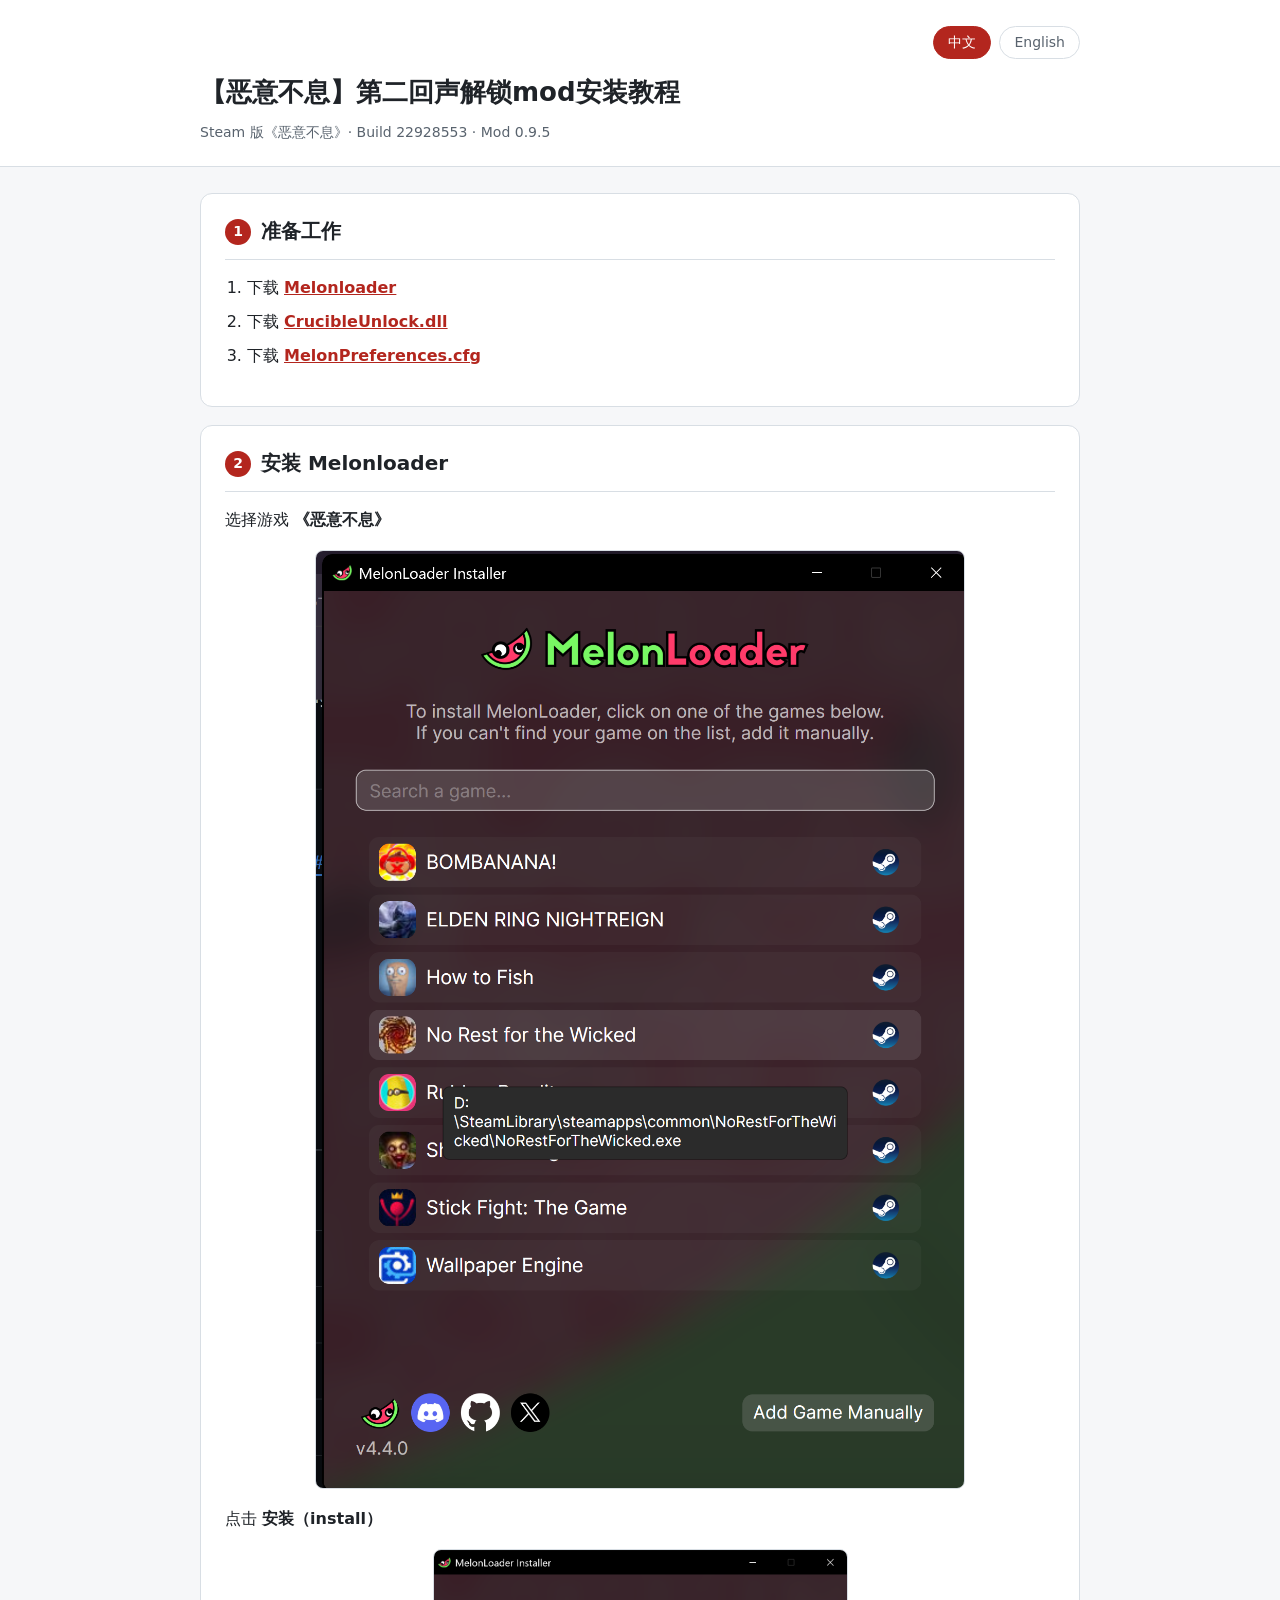
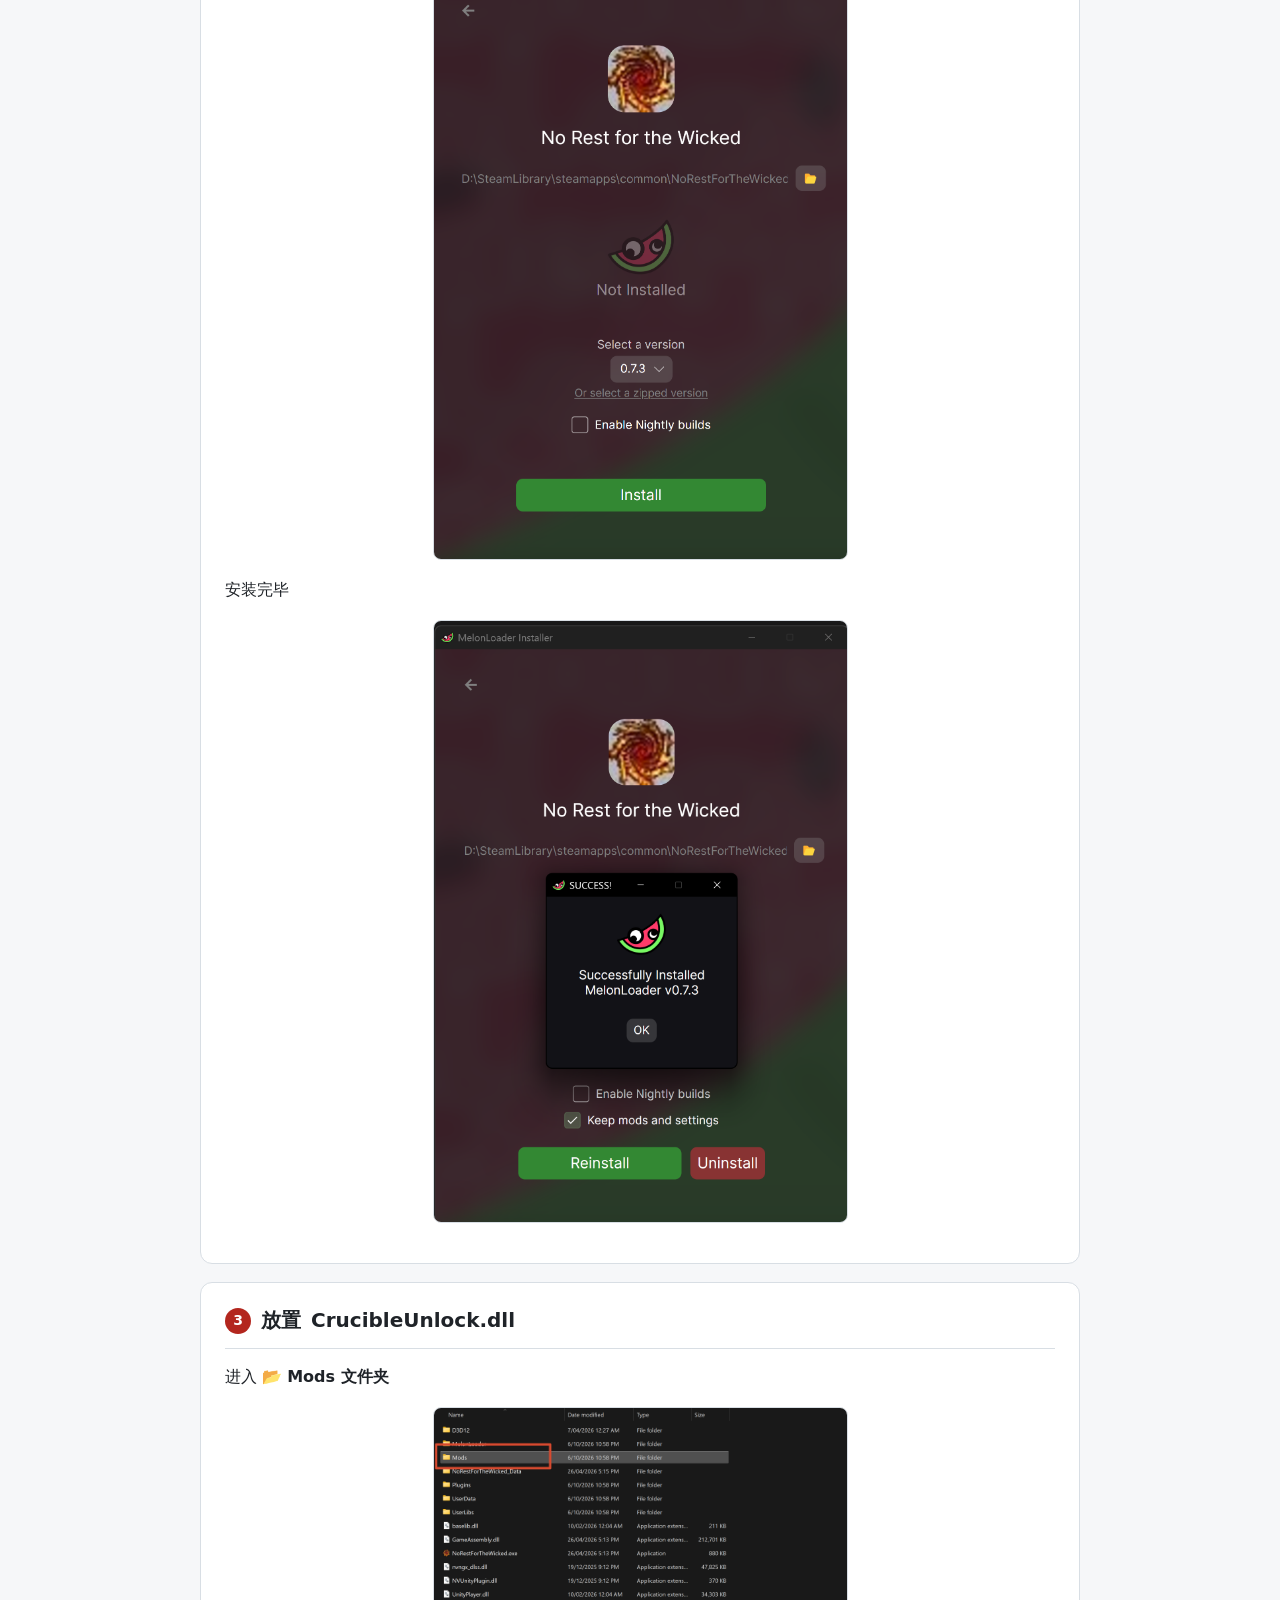
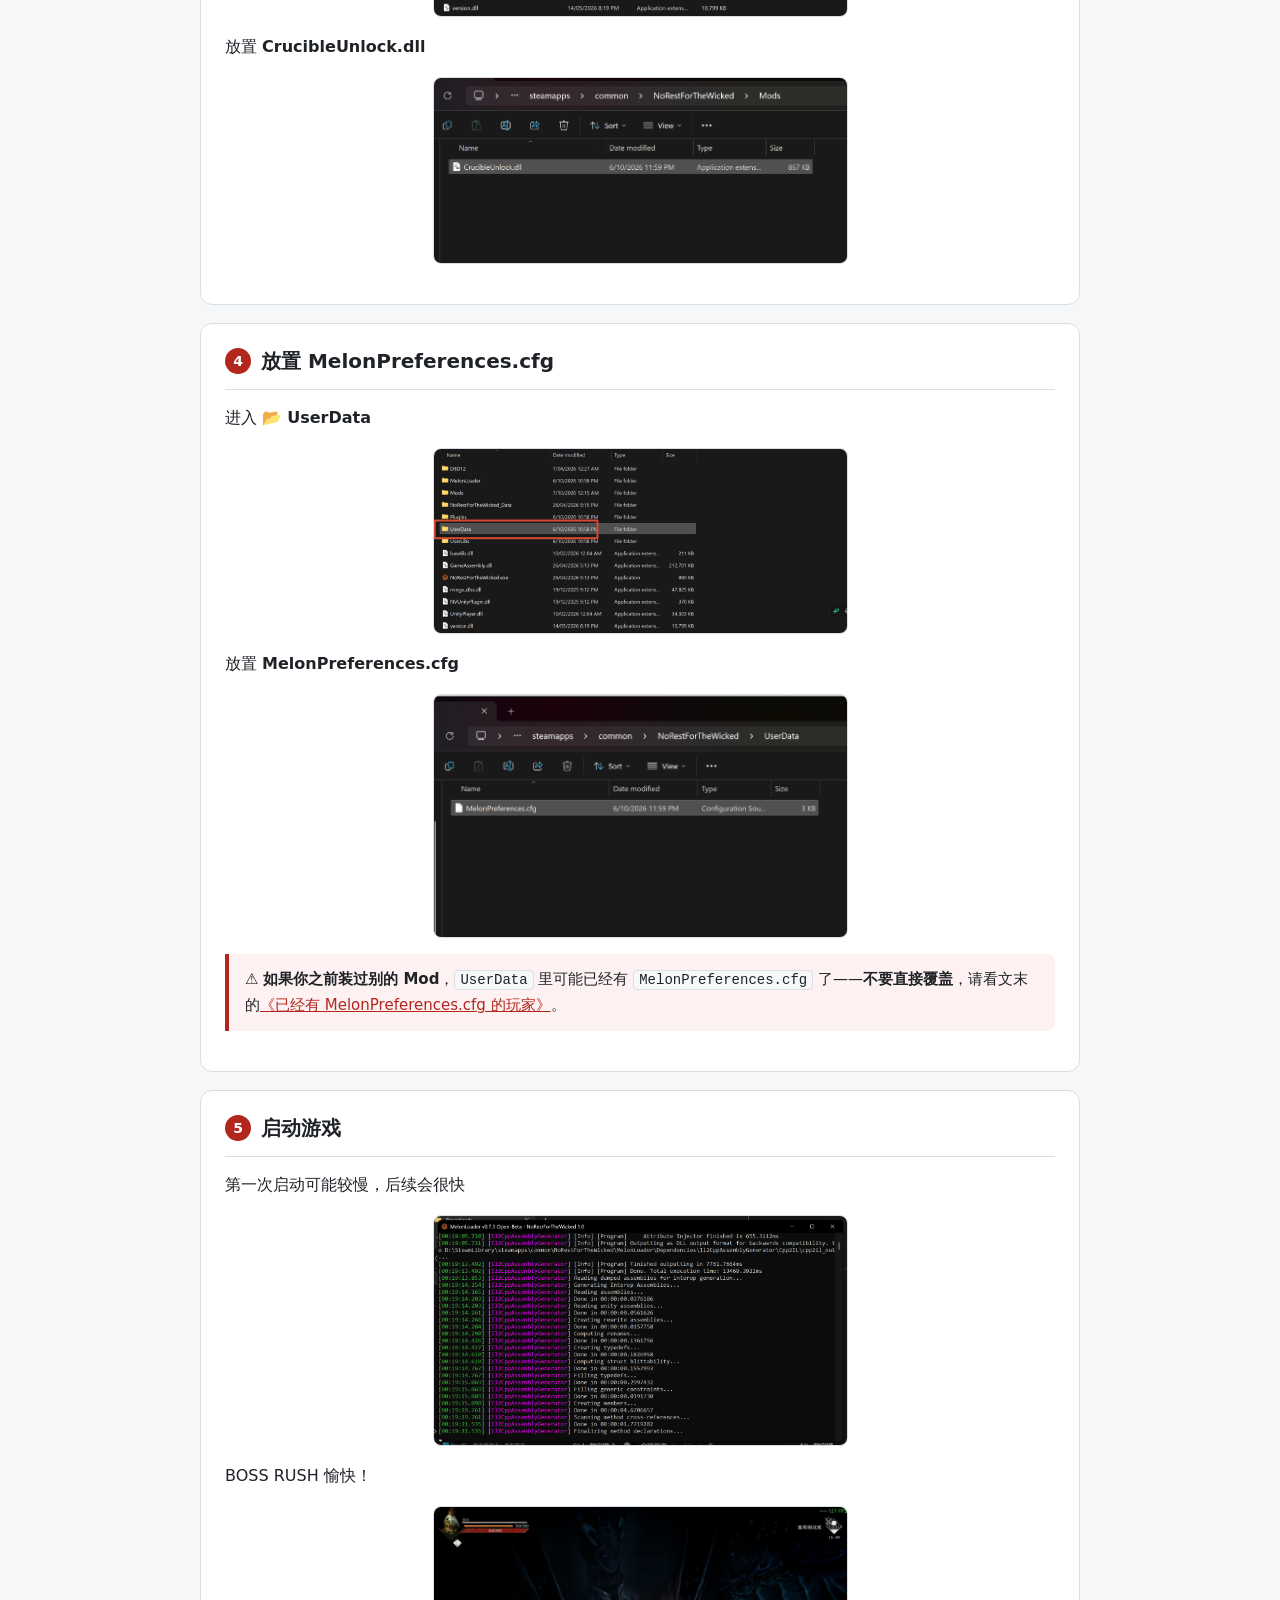
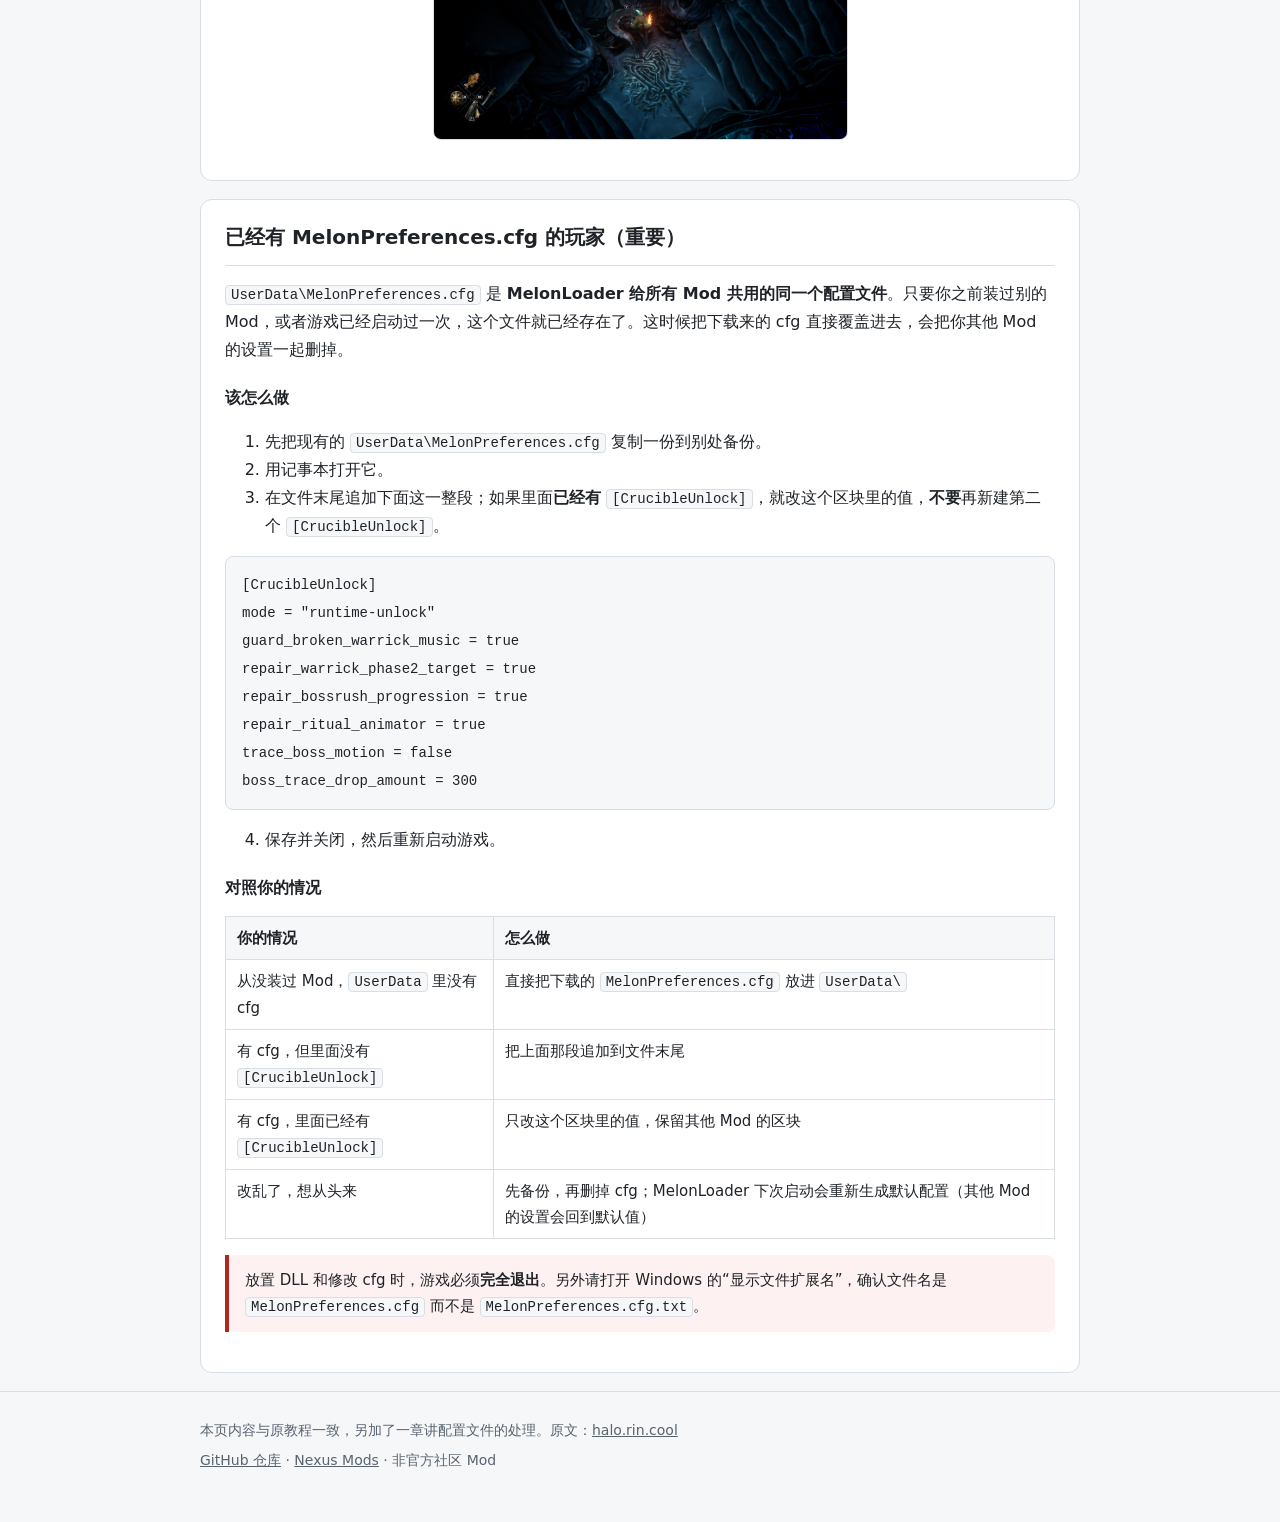
==== docs/index.html @ bc73c98c "Publish the screenshot tutorial as a bilingual GitHub Pages site Port the published tutorial (halo.r" ====
<!DOCTYPE html>
<html lang="zh-CN">
<head>
<meta charset="utf-8">
<meta name="viewport" content="width=device-width, initial-scale=1">
<title>【恶意不息】第二回声解锁mod安装教程</title>
<meta name="description" content="《恶意不息》第二回声（Second Crucible）解锁 Mod 的图文安装教程：安装 MelonLoader、放置 CrucibleUnlock.dll、放置 MelonPreferences.cfg，中英双语。">
<link rel="icon" href="data:,">
<link rel="stylesheet" href="assets/style.css">
</head>
<body>

<header class="site">
  <div class="wrap">
    <nav class="lang">
      <a class="active" href="index.html">中文</a>
      <a href="en.html">English</a>
    </nav>
    <h1>【恶意不息】第二回声解锁mod安装教程</h1>
    <p class="meta">Steam 版《恶意不息》· Build 22928553 · Mod 0.9.5</p>
  </div>
</header>

<main class="wrap">

  <section>
    <h2><span class="n">1</span>准备工作</h2>
    <ol class="downloads">
      <li>下载 <a href="https://magic.rinrei.de/https://github.com/LavaGang/MelonLoader/releases/download/v0.7.3/MelonLoader.Installer.exe" target="_blank" rel="noopener"><strong><u>Melonloader</u></strong></a></li>
      <li>下载 <a href="https://magic.rinrei.de/https://github.com/Venompool888/nrfw-second-crucible-unlock/releases/download/v0.9.5/CrucibleUnlock.dll" target="_blank" rel="noopener"><strong><u>CrucibleUnlock.dll</u></strong></a></li>
      <li>下载 <a href="https://magic.rinrei.de/https://github.com/Venompool888/nrfw-second-crucible-unlock/releases/download/v0.9.5/MelonPreferences.cfg" target="_blank" rel="noopener"><strong><u>MelonPreferences.cfg</u></strong></a></li>
    </ol>
  </section>

  <section>
    <h2><span class="n">2</span>安装 Melonloader</h2>
    <p>选择游戏 <strong>《恶意不息》</strong></p>
    <img class="shot-lg" src="assets/5849120c-c66f-4a0b-b716-05729659feeb.png" width="650" height="940" alt="在 MelonLoader 安装器中选择《恶意不息》">
    <p>点击 <strong>安装（install）</strong></p>
    <img class="shot-half" src="assets/b7040e8a-8b84-492c-94f0-b49583c1c621.png" width="1235" height="1820" alt="点击安装">
    <p>安装完毕</p>
    <img class="shot-half" src="assets/b76815a0-cc89-48e9-b6f5-d1c84eb0786f.png" width="1250" height="1820" alt="安装完毕">
  </section>

  <section>
    <h2><span class="n">3</span>放置 <span>CrucibleUnlock.dll</span></h2>
    <p>进入 📂 <strong>Mods 文件夹</strong></p>
    <img class="shot-half" src="assets/image-RsPh.png" width="2148" height="1080" alt="进入 Mods 文件夹">
    <p>放置 <strong>CrucibleUnlock.dll</strong></p>
    <img class="shot-half" src="assets/image-YALI.png" width="1701" height="762" alt="放置 CrucibleUnlock.dll">
  </section>

  <section>
    <h2><span class="n">4</span>放置 MelonPreferences.cfg</h2>
    <p>进入 📂 <strong>UserData</strong></p>
    <img class="shot-half" src="assets/image-ESrh.png" width="2416" height="1080" alt="进入 UserData 文件夹">
    <p>放置 <strong>MelonPreferences.cfg</strong></p>
    <img class="shot-half" src="assets/image-atqG.png" width="1684" height="985" alt="放置 MelonPreferences.cfg">
    <div class="note">
      ⚠️ <strong>如果你之前装过别的 Mod</strong>，<code>UserData</code> 里可能已经有 <code>MelonPreferences.cfg</code> 了——<strong>不要直接覆盖</strong>，请看文末的<a href="#existing-cfg">《已经有 MelonPreferences.cfg 的玩家》</a>。
    </div>
  </section>

  <section>
    <h2><span class="n">5</span>启动游戏</h2>
    <p>第一次启动可能较慢，后续会很快</p>
    <img class="shot-half" src="assets/image-cRVj.png" width="2373" height="1317" alt="启动游戏">
    <p>BOSS RUSH 愉快！</p>
    <img class="shot-half" src="assets/image-hZaX.png" width="3840" height="2160" alt="BOSS RUSH 愉快">
  </section>

  <section id="existing-cfg">
    <h2>已经有 MelonPreferences.cfg 的玩家（重要）</h2>

    <p><code>UserData\MelonPreferences.cfg</code> 是 <strong>MelonLoader 给所有 Mod 共用的同一个配置文件</strong>。只要你之前装过别的 Mod，或者游戏已经启动过一次，这个文件就已经存在了。这时候把下载来的 cfg 直接覆盖进去，会把你其他 Mod 的设置一起删掉。</p>

    <h3>该怎么做</h3>
    <ol>
      <li>先把现有的 <code>UserData\MelonPreferences.cfg</code> 复制一份到别处备份。</li>
      <li>用记事本打开它。</li>
      <li>在文件末尾追加下面这一整段；如果里面<strong>已经有</strong> <code>[CrucibleUnlock]</code>，就改这个区块里的值，<strong>不要</strong>再新建第二个 <code>[CrucibleUnlock]</code>。</li>
    </ol>

<pre><code>[CrucibleUnlock]
mode = "runtime-unlock"
guard_broken_warrick_music = true
repair_warrick_phase2_target = true
repair_bossrush_progression = true
repair_ritual_animator = true
trace_boss_motion = false
boss_trace_drop_amount = 300</code></pre>

    <ol start="4">
      <li>保存并关闭，然后重新启动游戏。</li>
    </ol>

    <h3>对照你的情况</h3>
    <table>
      <thead>
        <tr><th>你的情况</th><th>怎么做</th></tr>
      </thead>
      <tbody>
        <tr><td>从没装过 Mod，<code>UserData</code> 里没有 cfg</td><td>直接把下载的 <code>MelonPreferences.cfg</code> 放进 <code>UserData\</code></td></tr>
        <tr><td>有 cfg，但里面没有 <code>[CrucibleUnlock]</code></td><td>把上面那段追加到文件末尾</td></tr>
        <tr><td>有 cfg，里面已经有 <code>[CrucibleUnlock]</code></td><td>只改这个区块里的值，保留其他 Mod 的区块</td></tr>
        <tr><td>改乱了，想从头来</td><td>先备份，再删掉 cfg；MelonLoader 下次启动会重新生成默认配置（其他 Mod 的设置会回到默认值）</td></tr>
      </tbody>
    </table>

    <div class="note">
      放置 DLL 和修改 cfg 时，游戏必须<strong>完全退出</strong>。另外请打开 Windows 的“显示文件扩展名”，确认文件名是 <code>MelonPreferences.cfg</code> 而不是 <code>MelonPreferences.cfg.txt</code>。
    </div>
  </section>

</main>

<footer>
  <div class="wrap">
    <p>本页内容与原教程一致，另加了一章讲配置文件的处理。原文：<a href="https://halo.rin.cool/archives/e-yi-bu-xi-di-er-hui-sheng-jie-suo-modan-zhuang-jiao-cheng" target="_blank" rel="noopener">halo.rin.cool</a></p>
    <p><a href="https://github.com/Venompool888/nrfw-second-crucible-unlock" target="_blank" rel="noopener">GitHub 仓库</a> · <a href="https://www.nexusmods.com/norestforthewicked/mods/108" target="_blank" rel="noopener">Nexus Mods</a> · 非官方社区 Mod</p>
  </div>
</footer>

</body>
</html>
---- docs/assets/style.css ----
:root {
  --bg: #f6f7f9;
  --card: #ffffff;
  --fg: #1f2328;
  --muted: #59636e;
  --line: #d8dee4;
  --accent: #b3261e;
  --accent-soft: #fdf2f1;
}

@media (prefers-color-scheme: dark) {
  :root {
    --bg: #0d1117;
    --card: #161b22;
    --fg: #e6edf3;
    --muted: #9198a1;
    --line: #30363d;
    --accent: #ff7b72;
    --accent-soft: #2a1a19;
  }
}

* { box-sizing: border-box; }

html { -webkit-text-size-adjust: 100%; }

body {
  margin: 0;
  background: var(--bg);
  color: var(--fg);
  font: 16px/1.75 -apple-system, BlinkMacSystemFont, "Segoe UI", "Microsoft YaHei", "PingFang SC", system-ui, sans-serif;
}

.wrap { max-width: 920px; margin: 0 auto; padding: 0 20px; }

header.site {
  background: var(--card);
  border-bottom: 1px solid var(--line);
  padding: 26px 0 22px;
  margin-bottom: 26px;
}

.lang { display: flex; gap: 8px; justify-content: flex-end; margin-bottom: 16px; }

.lang a {
  font-size: 14px;
  text-decoration: none;
  color: var(--muted);
  border: 1px solid var(--line);
  border-radius: 999px;
  padding: 3px 14px;
}

.lang a.active { color: #fff; background: var(--accent); border-color: var(--accent); }

h1 { font-size: 26px; line-height: 1.35; margin: 0 0 10px; }

.meta { color: var(--muted); font-size: 14px; margin: 0; }

main { padding-bottom: 30px; }

section {
  background: var(--card);
  border: 1px solid var(--line);
  border-radius: 12px;
  padding: 20px 24px 24px;
  margin-bottom: 18px;
}

h2 {
  font-size: 20px;
  margin: 0 0 14px;
  padding-bottom: 10px;
  border-bottom: 1px solid var(--line);
  display: flex;
  align-items: center;
  gap: 10px;
}

h2 .n {
  flex: 0 0 auto;
  width: 26px;
  height: 26px;
  border-radius: 50%;
  background: var(--accent);
  color: #fff;
  font-size: 14px;
  font-weight: 700;
  display: inline-flex;
  align-items: center;
  justify-content: center;
}

h3 { font-size: 16px; margin: 20px 0 8px; }

p { margin: 12px 0; }

ol.downloads { padding-left: 22px; margin: 12px 0; }

ol.downloads li { margin: 6px 0; }

a { color: var(--accent); }

img {
  max-width: 100%;
  height: auto;
  display: block;
  margin: 16px auto;
  border: 1px solid var(--line);
  border-radius: 8px;
}

img.shot-lg { width: 650px; }

img.shot-half { width: 50%; min-width: 280px; }

.note {
  background: var(--accent-soft);
  border-left: 4px solid var(--accent);
  border-radius: 0 8px 8px 0;
  padding: 12px 16px;
  margin: 16px 0;
  font-size: 15px;
}

table { width: 100%; border-collapse: collapse; font-size: 15px; margin: 14px 0; }

th, td { border: 1px solid var(--line); padding: 8px 11px; text-align: left; vertical-align: top; }

th { background: var(--bg); font-weight: 600; }

code {
  background: var(--bg);
  border: 1px solid var(--line);
  border-radius: 4px;
  padding: 1px 5px;
  font-size: 14px;
  font-family: ui-monospace, SFMono-Regular, Consolas, monospace;
}

pre {
  background: var(--bg);
  border: 1px solid var(--line);
  border-radius: 8px;
  padding: 14px 16px;
  overflow: auto;
}

pre code { border: 0; background: none; padding: 0; line-height: 1.6; }

footer {
  border-top: 1px solid var(--line);
  color: var(--muted);
  font-size: 14px;
  padding: 20px 0 44px;
}

footer p { margin: 6px 0; }

footer a { color: var(--muted); }

@media (max-width: 640px) {
  img.shot-lg { width: 100%; }
  img.shot-half { width: 100%; min-width: 0; }
  h1 { font-size: 21px; }
  section { padding: 16px 16px 18px; }
}
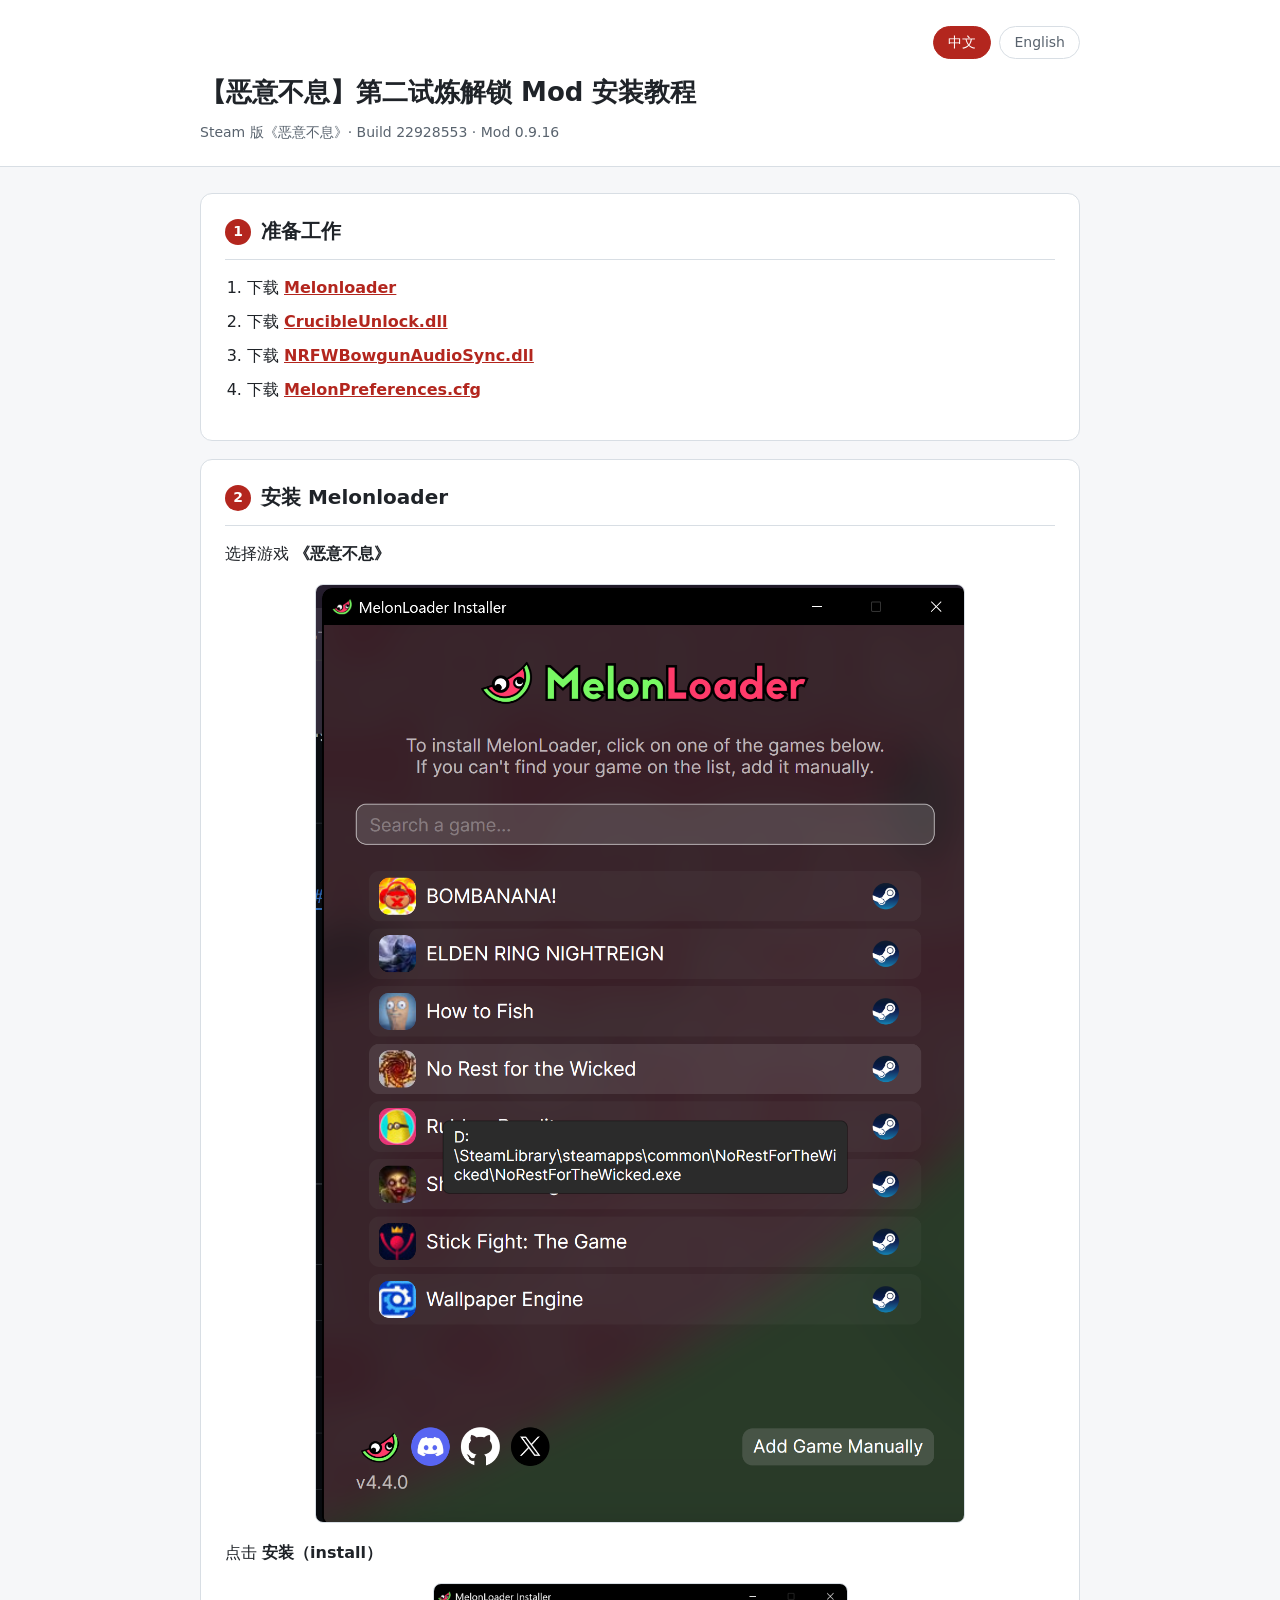
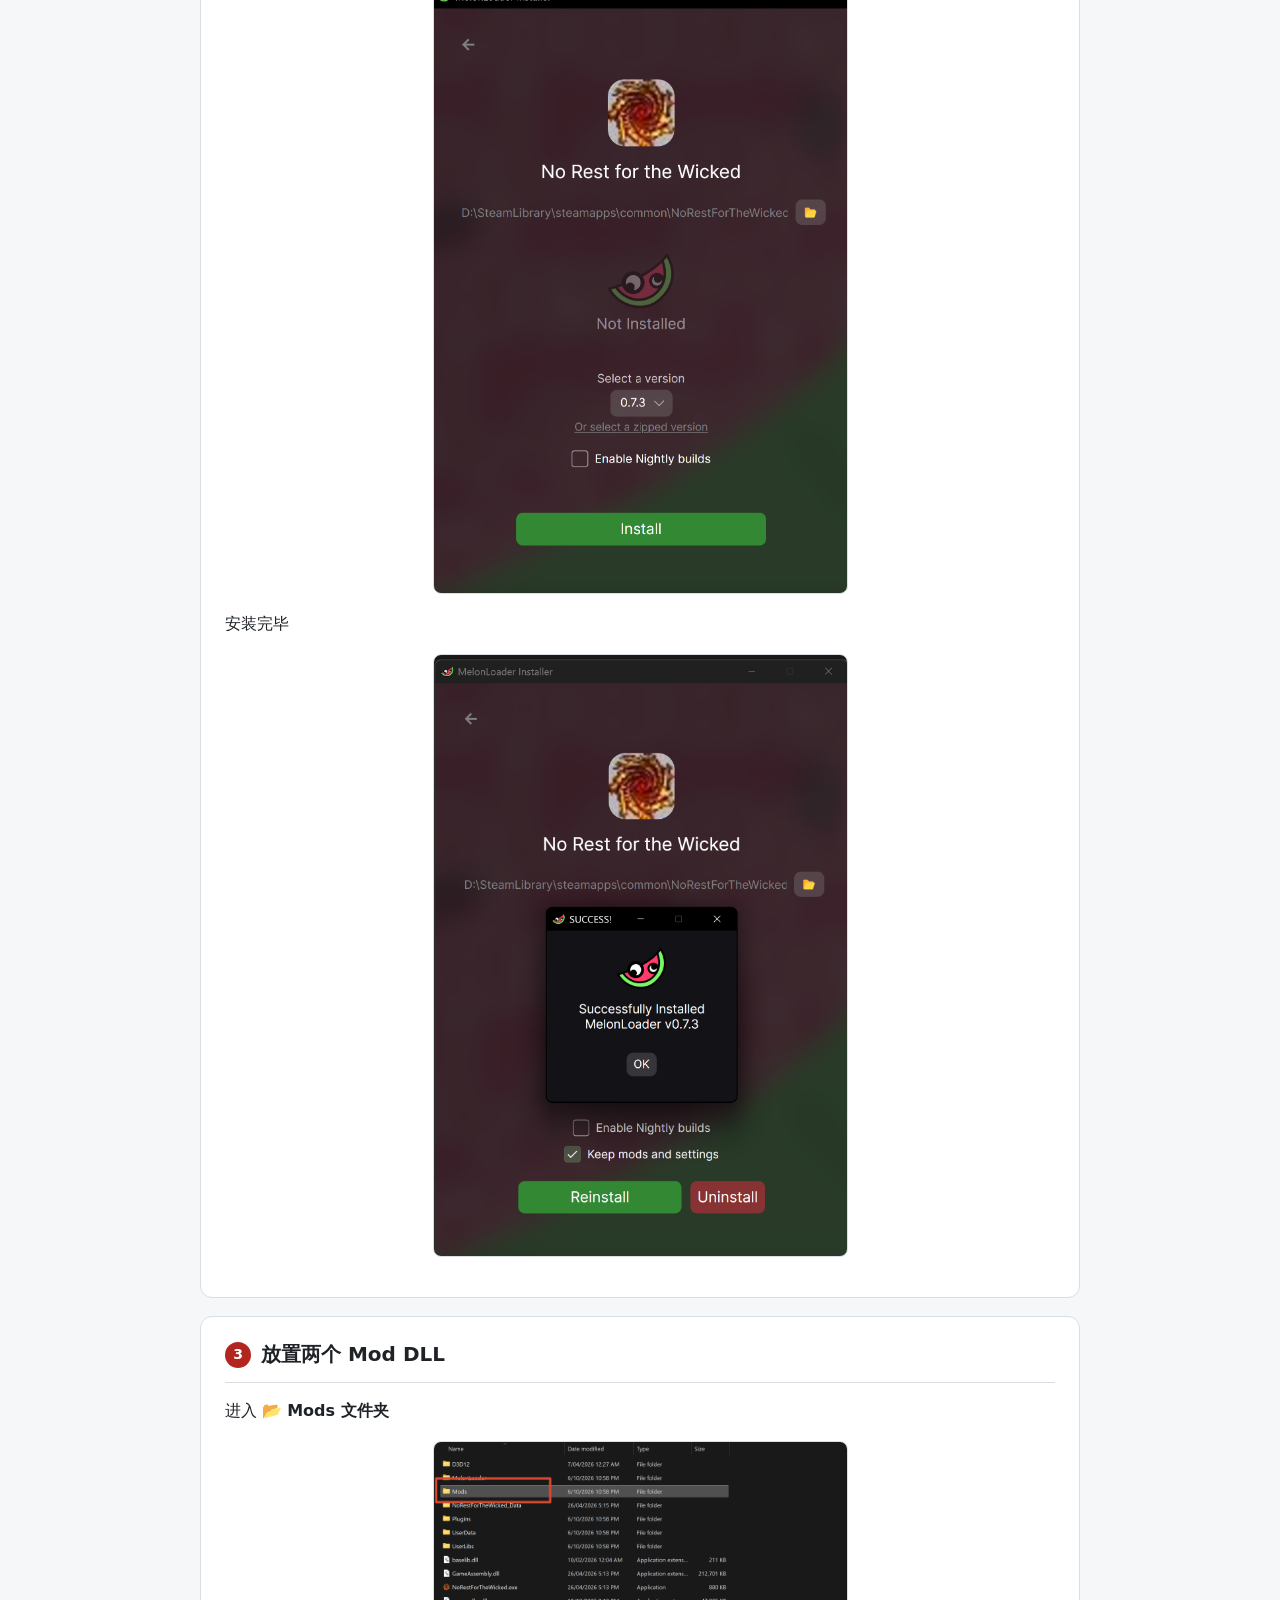
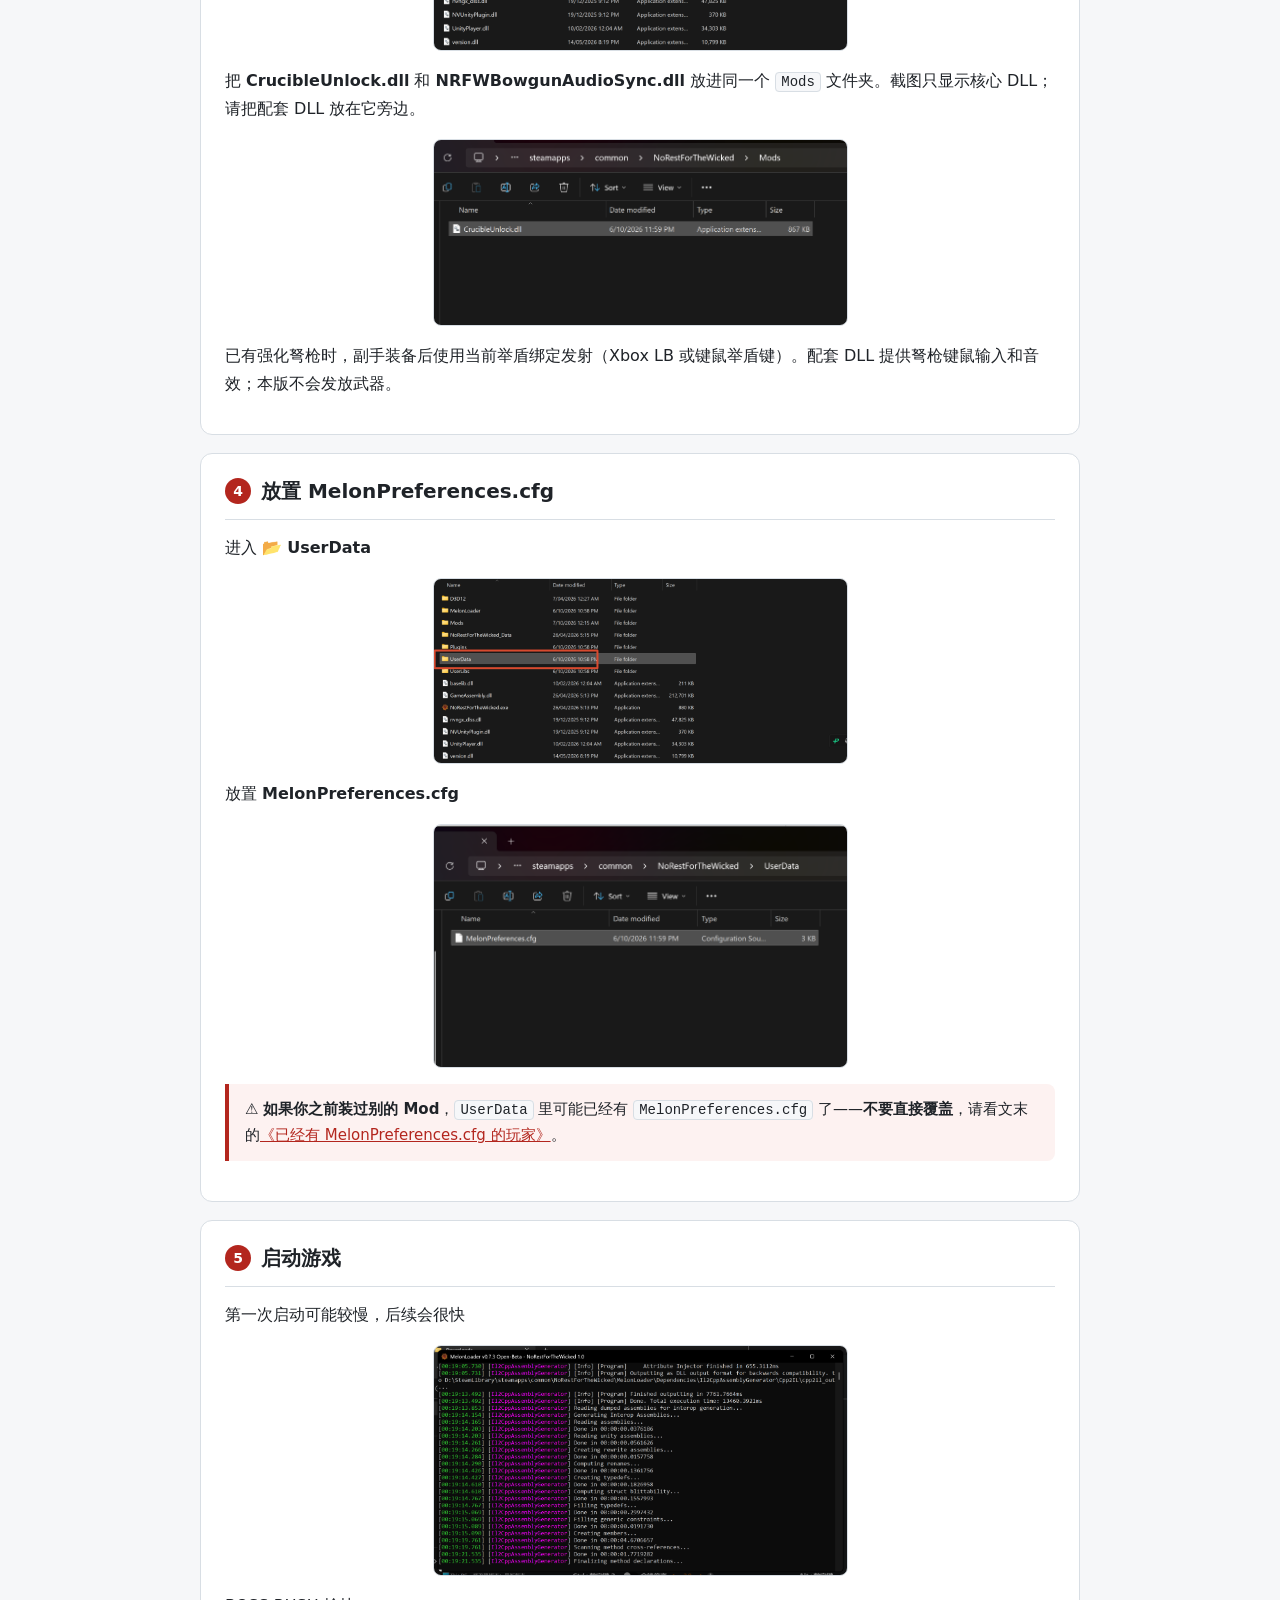
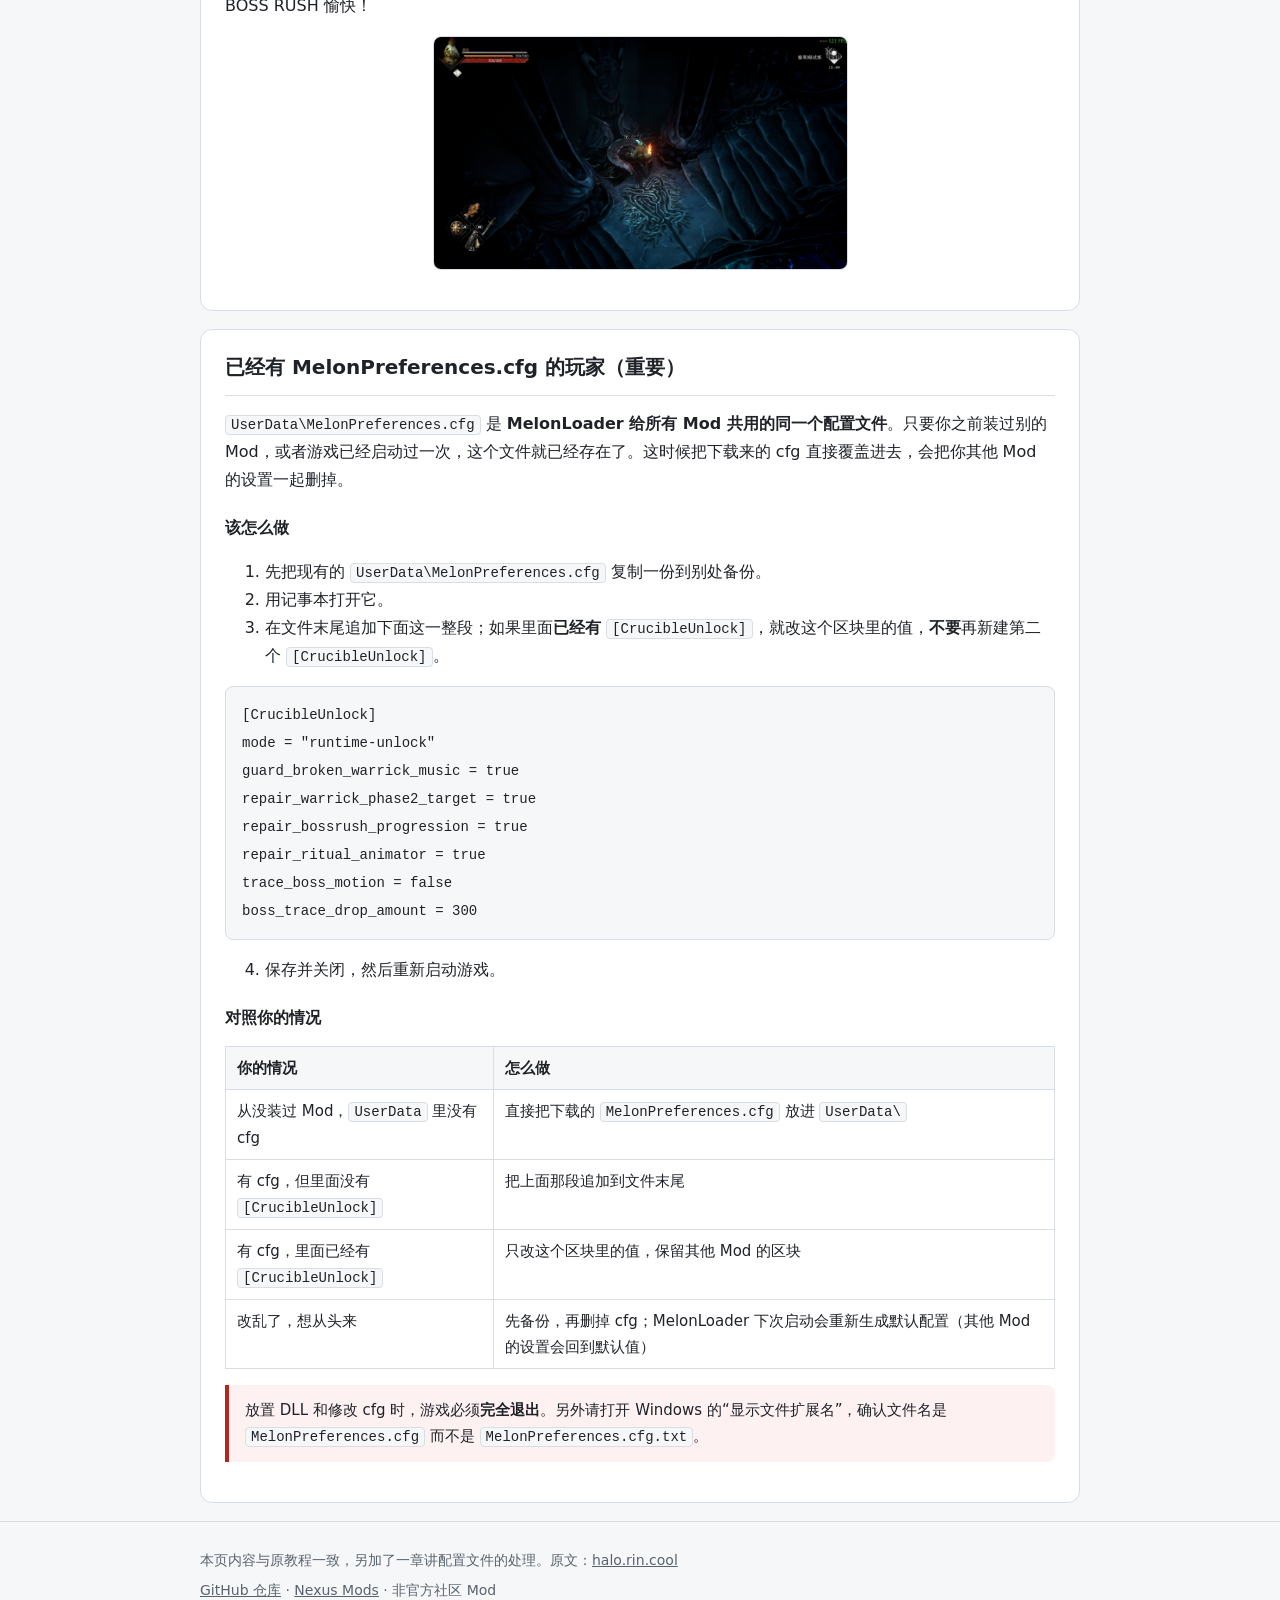
==== commit 16483a94: "Publish tested bowgun animation, native audio and keyboard input" ====
--- a/docs/index.html
+++ b/docs/index.html
@@ -3,8 +3,8 @@
 <head>
 <meta charset="utf-8">
 <meta name="viewport" content="width=device-width, initial-scale=1">
-<title>【恶意不息】第二回声解锁mod安装教程</title>
-<meta name="description" content="《恶意不息》第二回声（Second Crucible）解锁 Mod 的图文安装教程：安装 MelonLoader、放置 CrucibleUnlock.dll、放置 MelonPreferences.cfg，中英双语。">
+<title>【恶意不息】第二试炼解锁 Mod 安装教程</title>
+<meta name="description" content="《恶意不息》第二试炼（Second Crucible）解锁 Mod 的图文安装教程：安装 MelonLoader、放置两个 Mod DLL、配置 MelonPreferences.cfg，中英双语。">
 <link rel="icon" href="data:,">
 <link rel="stylesheet" href="assets/style.css">
 </head>
@@ -16,8 +16,8 @@
       <a class="active" href="index.html">中文</a>
       <a href="en.html">English</a>
     </nav>
-    <h1>【恶意不息】第二回声解锁mod安装教程</h1>
-    <p class="meta">Steam 版《恶意不息》· Build 22928553 · Mod 0.9.5</p>
+    <h1>【恶意不息】第二试炼解锁 Mod 安装教程</h1>
+    <p class="meta">Steam 版《恶意不息》· Build 22928553 · Mod 0.9.16</p>
   </div>
 </header>
 
@@ -26,9 +26,10 @@
   <section>
     <h2><span class="n">1</span>准备工作</h2>
     <ol class="downloads">
-      <li>下载 <a href="https://magic.rinrei.de/https://github.com/LavaGang/MelonLoader/releases/download/v0.7.3/MelonLoader.Installer.exe" target="_blank" rel="noopener"><strong><u>Melonloader</u></strong></a></li>
-      <li>下载 <a href="https://magic.rinrei.de/https://github.com/Venompool888/nrfw-second-crucible-unlock/releases/download/v0.9.5/CrucibleUnlock.dll" target="_blank" rel="noopener"><strong><u>CrucibleUnlock.dll</u></strong></a></li>
-      <li>下载 <a href="https://magic.rinrei.de/https://github.com/Venompool888/nrfw-second-crucible-unlock/releases/download/v0.9.5/MelonPreferences.cfg" target="_blank" rel="noopener"><strong><u>MelonPreferences.cfg</u></strong></a></li>
+      <li>下载 <a href="https://github.com/LavaGang/MelonLoader/releases/download/v0.7.3/MelonLoader.Installer.exe" target="_blank" rel="noopener"><strong><u>Melonloader</u></strong></a></li>
+      <li>下载 <a href="https://github.com/Venompool888/nrfw-second-crucible-unlock/releases/download/v0.9.16/CrucibleUnlock.dll" target="_blank" rel="noopener"><strong><u>CrucibleUnlock.dll</u></strong></a></li>
+      <li>下载 <a href="https://github.com/Venompool888/nrfw-second-crucible-unlock/releases/download/v0.9.16/NRFWBowgunAudioSync.dll" target="_blank" rel="noopener"><strong><u>NRFWBowgunAudioSync.dll</u></strong></a></li>
+      <li>下载 <a href="https://github.com/Venompool888/nrfw-second-crucible-unlock/releases/download/v0.9.16/MelonPreferences.cfg" target="_blank" rel="noopener"><strong><u>MelonPreferences.cfg</u></strong></a></li>
     </ol>
   </section>
 
@@ -43,11 +44,12 @@
   </section>
 
   <section>
-    <h2><span class="n">3</span>放置 <span>CrucibleUnlock.dll</span></h2>
+    <h2><span class="n">3</span>放置两个 Mod DLL</h2>
     <p>进入 📂 <strong>Mods 文件夹</strong></p>
     <img class="shot-half" src="assets/image-RsPh.png" width="2148" height="1080" alt="进入 Mods 文件夹">
-    <p>放置 <strong>CrucibleUnlock.dll</strong></p>
+    <p>把 <strong>CrucibleUnlock.dll</strong> 和 <strong>NRFWBowgunAudioSync.dll</strong> 放进同一个 <code>Mods</code> 文件夹。截图只显示核心 DLL；请把配套 DLL 放在它旁边。</p>
     <img class="shot-half" src="assets/image-YALI.png" width="1701" height="762" alt="放置 CrucibleUnlock.dll">
+    <p>已有强化弩枪时，副手装备后使用当前举盾绑定发射（Xbox LB 或键鼠举盾键）。配套 DLL 提供弩枪键鼠输入和音效；本版不会发放武器。</p>
   </section>
 
   <section>
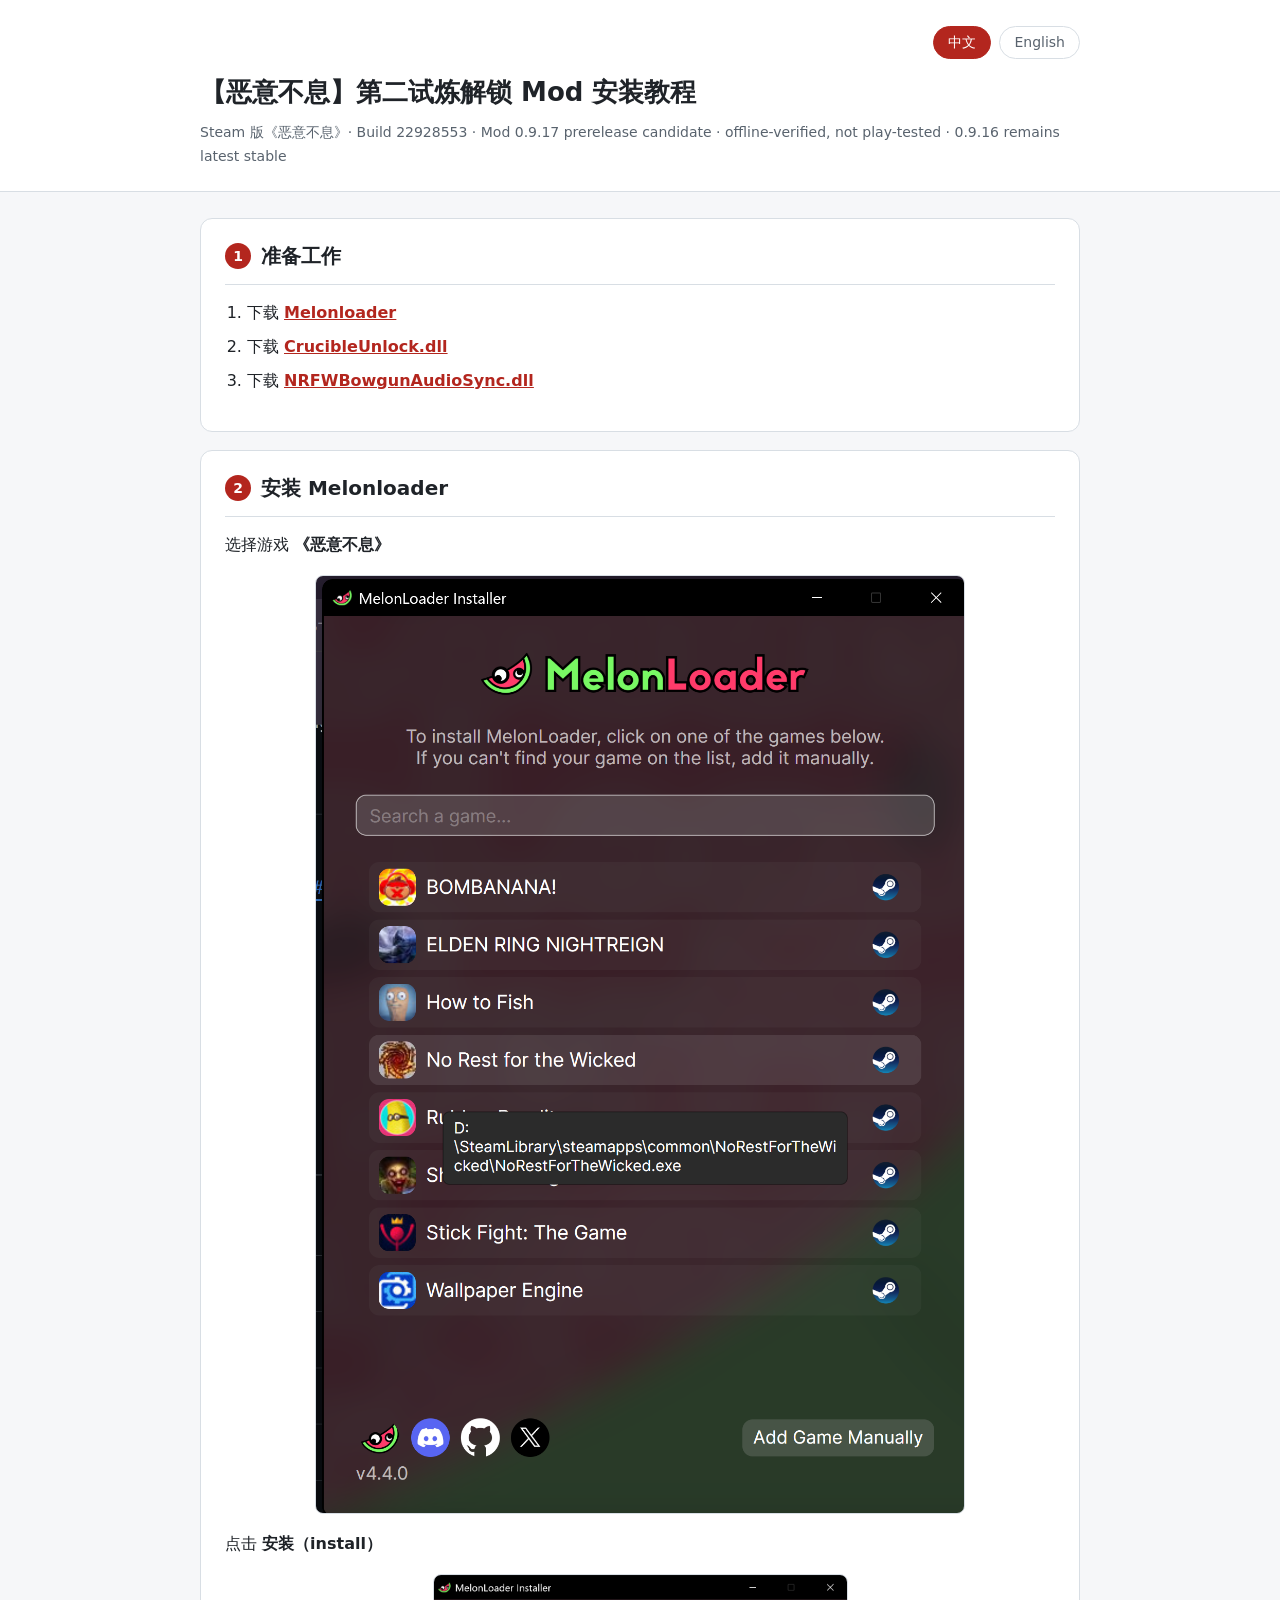
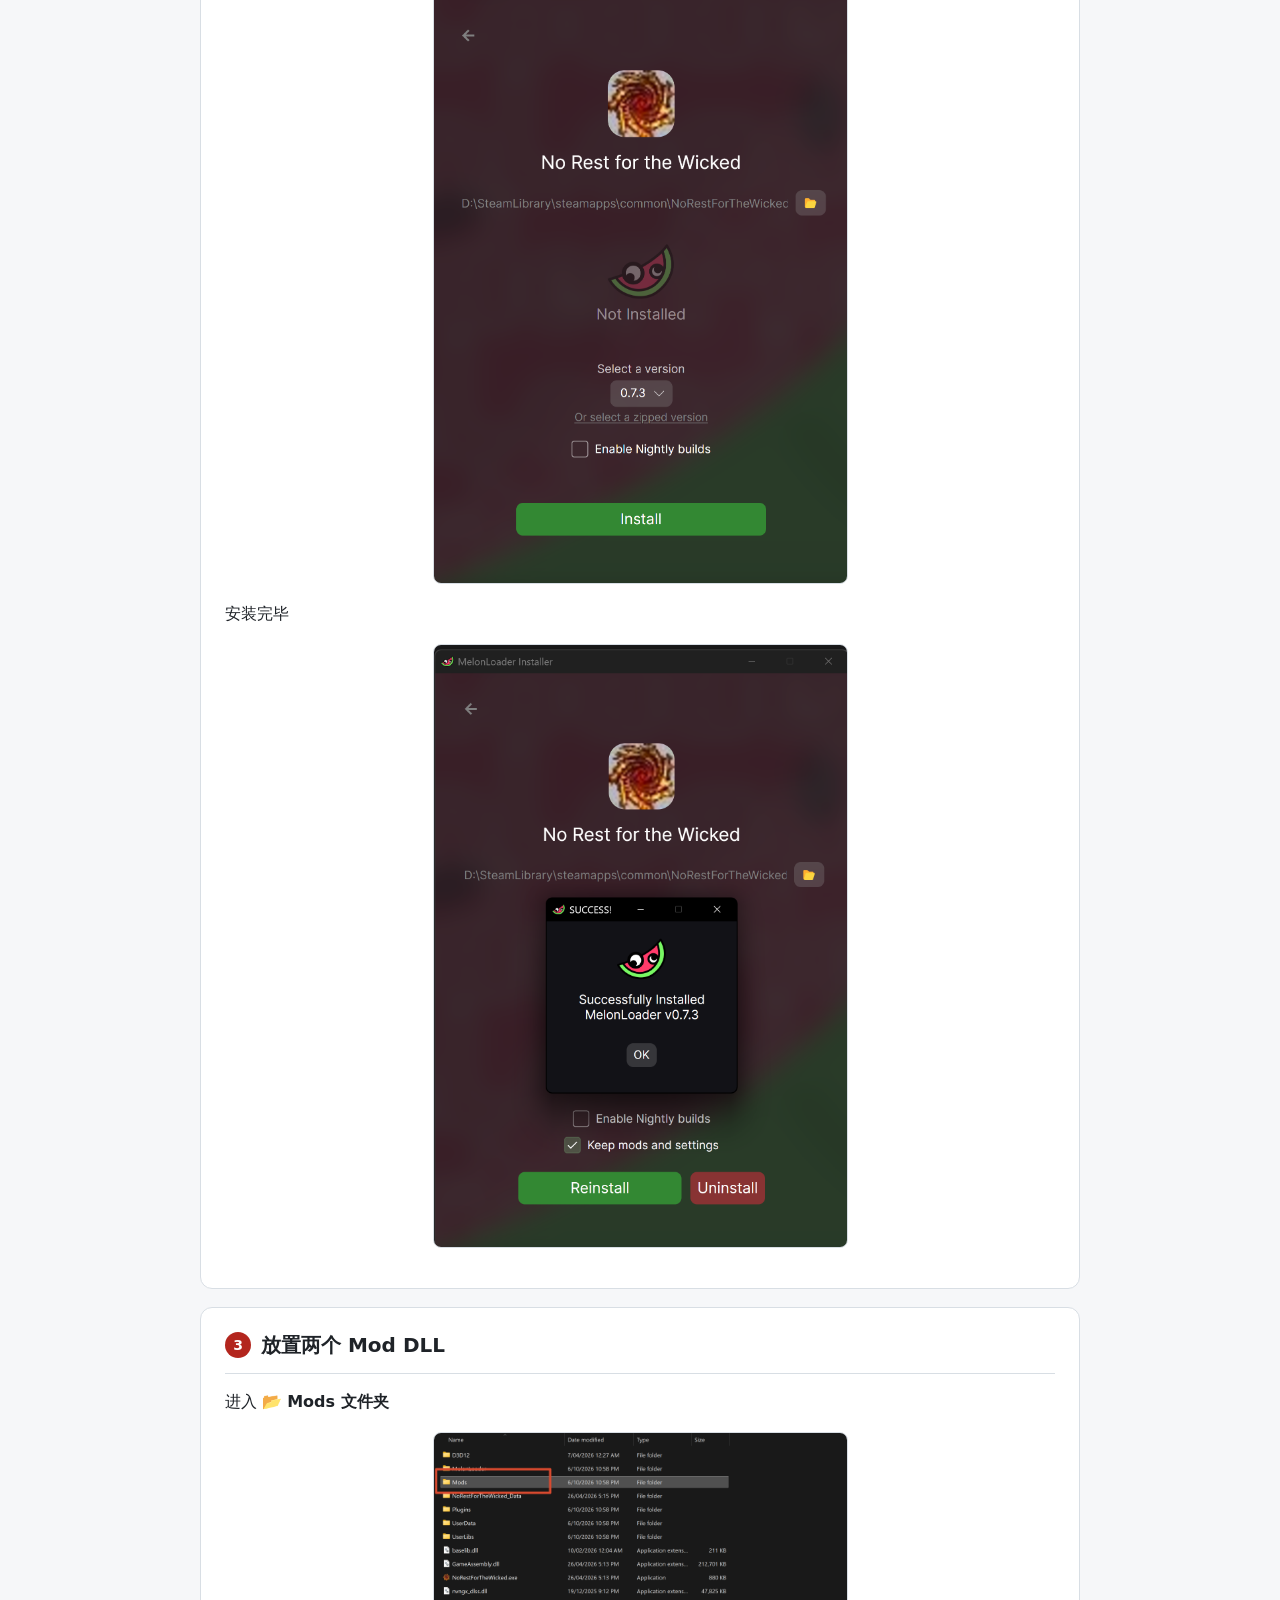
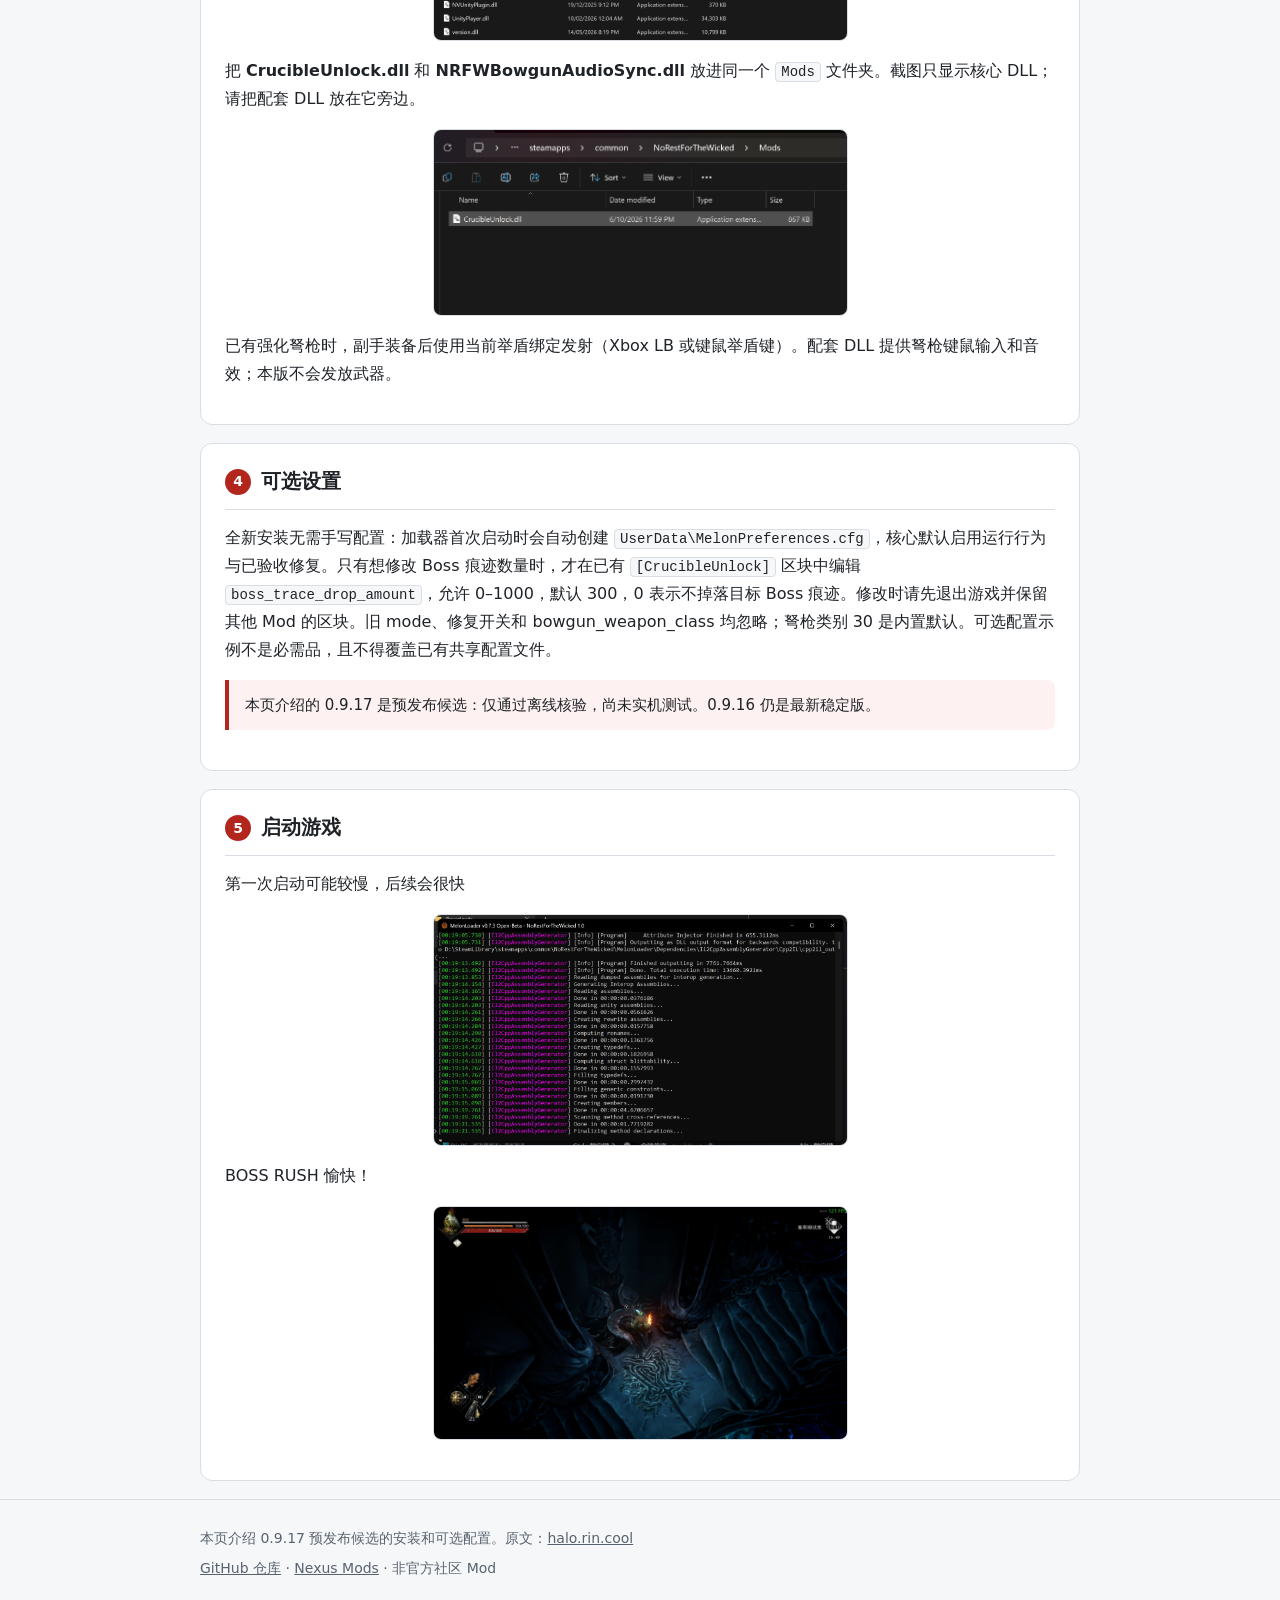
==== commit 12edc54f: "Prepare 0.9.17 player defaults prerelease" ====
--- a/docs/index.html
+++ b/docs/index.html
@@ -4,7 +4,7 @@
 <meta charset="utf-8">
 <meta name="viewport" content="width=device-width, initial-scale=1">
 <title>【恶意不息】第二试炼解锁 Mod 安装教程</title>
-<meta name="description" content="《恶意不息》第二试炼（Second Crucible）解锁 Mod 的图文安装教程：安装 MelonLoader、放置两个 Mod DLL、配置 MelonPreferences.cfg，中英双语。">
+<meta name="description" content="《恶意不息》第二试炼（Second Crucible）解锁 Mod 的图文安装教程：安装 MelonLoader、放置两个 Mod DLL、无需手动配置，中英双语。">
 <link rel="icon" href="data:,">
 <link rel="stylesheet" href="assets/style.css">
 </head>
@@ -17,7 +17,7 @@
       <a href="en.html">English</a>
     </nav>
     <h1>【恶意不息】第二试炼解锁 Mod 安装教程</h1>
-    <p class="meta">Steam 版《恶意不息》· Build 22928553 · Mod 0.9.16</p>
+    <p class="meta">Steam 版《恶意不息》· Build 22928553 · Mod 0.9.17 prerelease candidate · offline-verified, not play-tested · 0.9.16 remains latest stable</p>
   </div>
 </header>
 
@@ -27,9 +27,8 @@
     <h2><span class="n">1</span>准备工作</h2>
     <ol class="downloads">
       <li>下载 <a href="https://github.com/LavaGang/MelonLoader/releases/download/v0.7.3/MelonLoader.Installer.exe" target="_blank" rel="noopener"><strong><u>Melonloader</u></strong></a></li>
-      <li>下载 <a href="https://github.com/Venompool888/nrfw-second-crucible-unlock/releases/download/v0.9.16/CrucibleUnlock.dll" target="_blank" rel="noopener"><strong><u>CrucibleUnlock.dll</u></strong></a></li>
-      <li>下载 <a href="https://github.com/Venompool888/nrfw-second-crucible-unlock/releases/download/v0.9.16/NRFWBowgunAudioSync.dll" target="_blank" rel="noopener"><strong><u>NRFWBowgunAudioSync.dll</u></strong></a></li>
-      <li>下载 <a href="https://github.com/Venompool888/nrfw-second-crucible-unlock/releases/download/v0.9.16/MelonPreferences.cfg" target="_blank" rel="noopener"><strong><u>MelonPreferences.cfg</u></strong></a></li>
+      <li>下载 <a href="https://github.com/Venompool888/nrfw-second-crucible-unlock/releases/download/v0.9.17/CrucibleUnlock.dll" target="_blank" rel="noopener"><strong><u>CrucibleUnlock.dll</u></strong></a></li>
+      <li>下载 <a href="https://github.com/Venompool888/nrfw-second-crucible-unlock/releases/download/v0.9.17/NRFWBowgunAudioSync.dll" target="_blank" rel="noopener"><strong><u>NRFWBowgunAudioSync.dll</u></strong></a></li>
     </ol>
   </section>
 
@@ -53,14 +52,9 @@
   </section>
 
   <section>
-    <h2><span class="n">4</span>放置 MelonPreferences.cfg</h2>
-    <p>进入 📂 <strong>UserData</strong></p>
-    <img class="shot-half" src="assets/image-ESrh.png" width="2416" height="1080" alt="进入 UserData 文件夹">
-    <p>放置 <strong>MelonPreferences.cfg</strong></p>
-    <img class="shot-half" src="assets/image-atqG.png" width="1684" height="985" alt="放置 MelonPreferences.cfg">
-    <div class="note">
-      ⚠️ <strong>如果你之前装过别的 Mod</strong>，<code>UserData</code> 里可能已经有 <code>MelonPreferences.cfg</code> 了——<strong>不要直接覆盖</strong>，请看文末的<a href="#existing-cfg">《已经有 MelonPreferences.cfg 的玩家》</a>。
-    </div>
+    <h2><span class="n">4</span>可选设置</h2>
+    <p>全新安装无需手写配置：加载器首次启动时会自动创建 <code>UserData\MelonPreferences.cfg</code>，核心默认启用运行行为与已验收修复。只有想修改 Boss 痕迹数量时，才在已有 <code>[CrucibleUnlock]</code> 区块中编辑 <code>boss_trace_drop_amount</code>，允许 0–1000，默认 300，0 表示不掉落目标 Boss 痕迹。修改时请先退出游戏并保留其他 Mod 的区块。旧 mode、修复开关和 bowgun_weapon_class 均忽略；弩枪类别 30 是内置默认。可选配置示例不是必需品，且不得覆盖已有共享配置文件。</p>
+    <div class="note">本页介绍的 0.9.17 是预发布候选：仅通过离线核验，尚未实机测试。0.9.16 仍是最新稳定版。</div>
   </section>
 
   <section>
@@ -71,54 +65,12 @@
     <img class="shot-half" src="assets/image-hZaX.png" width="3840" height="2160" alt="BOSS RUSH 愉快">
   </section>
 
-  <section id="existing-cfg">
-    <h2>已经有 MelonPreferences.cfg 的玩家（重要）</h2>
-
-    <p><code>UserData\MelonPreferences.cfg</code> 是 <strong>MelonLoader 给所有 Mod 共用的同一个配置文件</strong>。只要你之前装过别的 Mod，或者游戏已经启动过一次，这个文件就已经存在了。这时候把下载来的 cfg 直接覆盖进去，会把你其他 Mod 的设置一起删掉。</p>
-
-    <h3>该怎么做</h3>
-    <ol>
-      <li>先把现有的 <code>UserData\MelonPreferences.cfg</code> 复制一份到别处备份。</li>
-      <li>用记事本打开它。</li>
-      <li>在文件末尾追加下面这一整段；如果里面<strong>已经有</strong> <code>[CrucibleUnlock]</code>，就改这个区块里的值，<strong>不要</strong>再新建第二个 <code>[CrucibleUnlock]</code>。</li>
-    </ol>
-
-<pre><code>[CrucibleUnlock]
-mode = "runtime-unlock"
-guard_broken_warrick_music = true
-repair_warrick_phase2_target = true
-repair_bossrush_progression = true
-repair_ritual_animator = true
-trace_boss_motion = false
-boss_trace_drop_amount = 300</code></pre>
-
-    <ol start="4">
-      <li>保存并关闭，然后重新启动游戏。</li>
-    </ol>
-
-    <h3>对照你的情况</h3>
-    <table>
-      <thead>
-        <tr><th>你的情况</th><th>怎么做</th></tr>
-      </thead>
-      <tbody>
-        <tr><td>从没装过 Mod，<code>UserData</code> 里没有 cfg</td><td>直接把下载的 <code>MelonPreferences.cfg</code> 放进 <code>UserData\</code></td></tr>
-        <tr><td>有 cfg，但里面没有 <code>[CrucibleUnlock]</code></td><td>把上面那段追加到文件末尾</td></tr>
-        <tr><td>有 cfg，里面已经有 <code>[CrucibleUnlock]</code></td><td>只改这个区块里的值，保留其他 Mod 的区块</td></tr>
-        <tr><td>改乱了，想从头来</td><td>先备份，再删掉 cfg；MelonLoader 下次启动会重新生成默认配置（其他 Mod 的设置会回到默认值）</td></tr>
-      </tbody>
-    </table>
-
-    <div class="note">
-      放置 DLL 和修改 cfg 时，游戏必须<strong>完全退出</strong>。另外请打开 Windows 的“显示文件扩展名”，确认文件名是 <code>MelonPreferences.cfg</code> 而不是 <code>MelonPreferences.cfg.txt</code>。
-    </div>
-  </section>
 
 </main>
 
 <footer>
   <div class="wrap">
-    <p>本页内容与原教程一致，另加了一章讲配置文件的处理。原文：<a href="https://halo.rin.cool/archives/e-yi-bu-xi-di-er-hui-sheng-jie-suo-modan-zhuang-jiao-cheng" target="_blank" rel="noopener">halo.rin.cool</a></p>
+    <p>本页介绍 0.9.17 预发布候选的安装和可选配置。原文：<a href="https://halo.rin.cool/archives/e-yi-bu-xi-di-er-hui-sheng-jie-suo-modan-zhuang-jiao-cheng" target="_blank" rel="noopener">halo.rin.cool</a></p>
     <p><a href="https://github.com/Venompool888/nrfw-second-crucible-unlock" target="_blank" rel="noopener">GitHub 仓库</a> · <a href="https://www.nexusmods.com/norestforthewicked/mods/108" target="_blank" rel="noopener">Nexus Mods</a> · 非官方社区 Mod</p>
   </div>
 </footer>
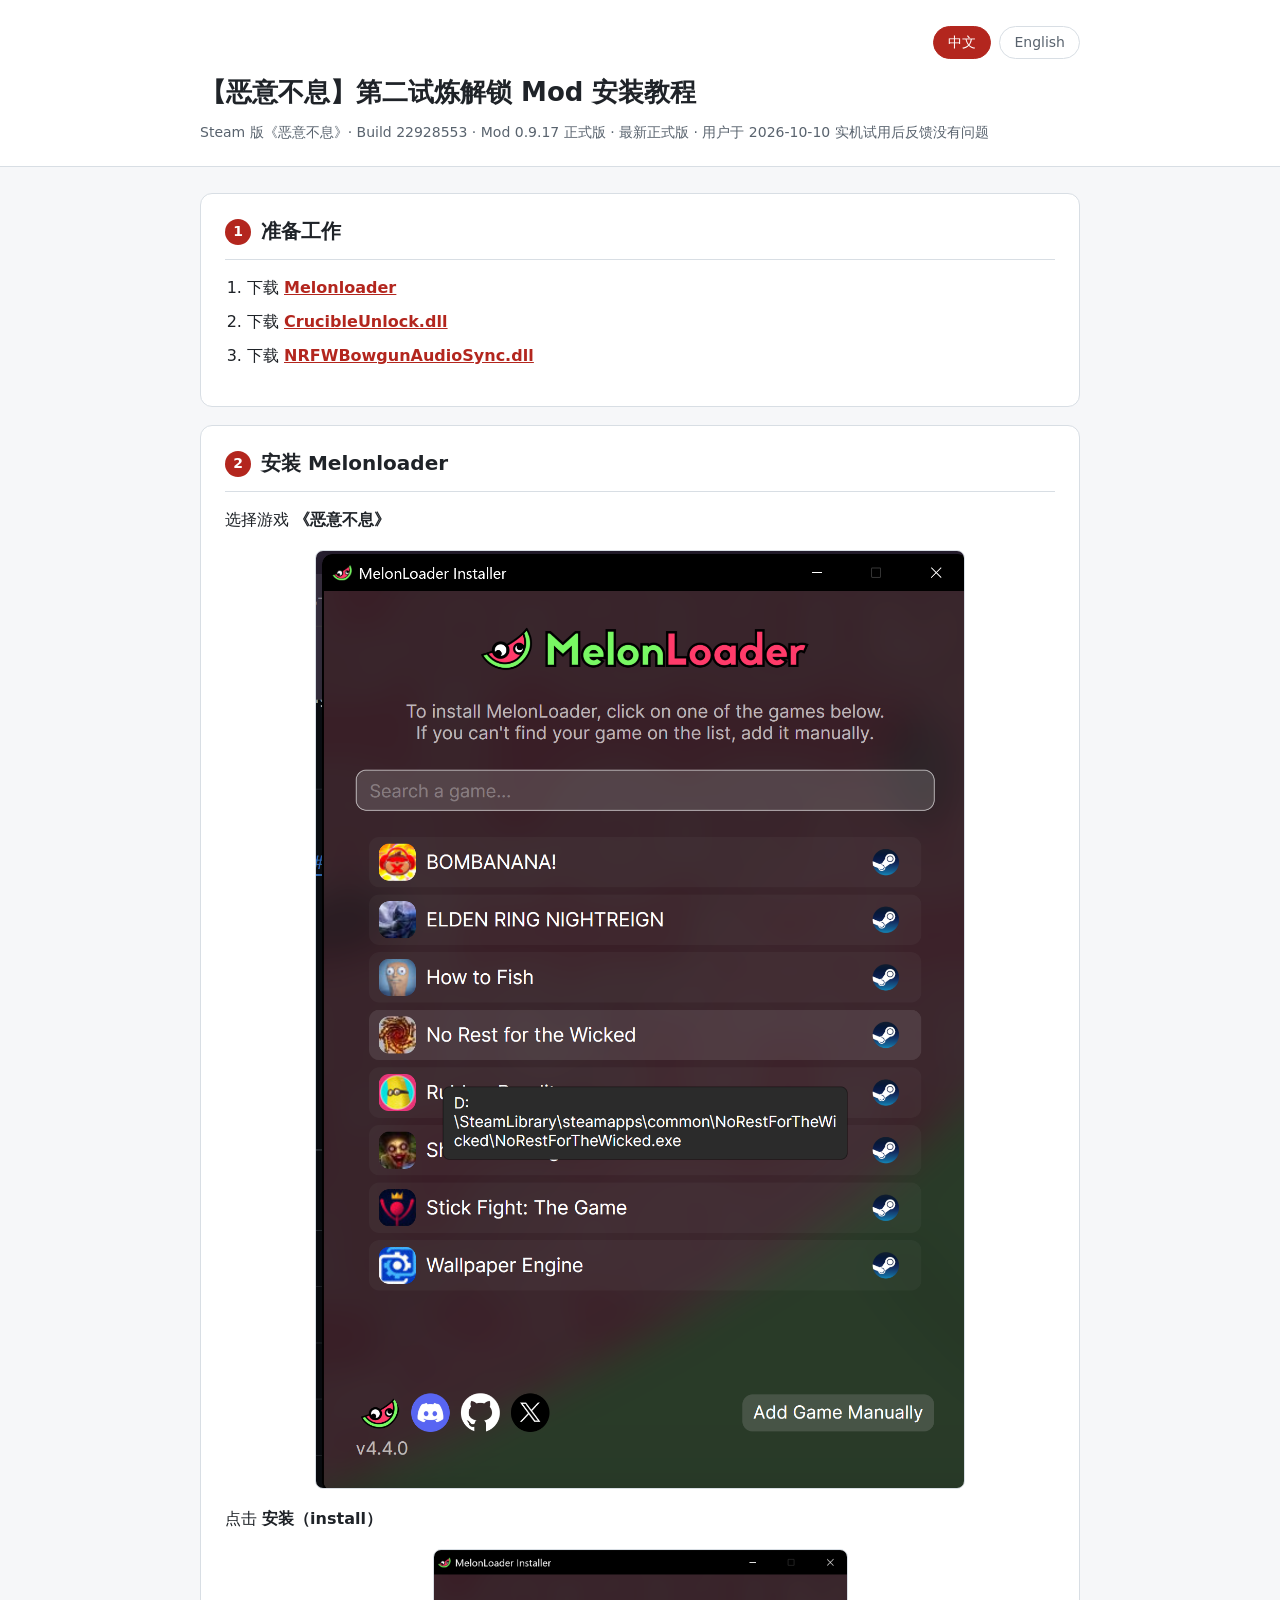
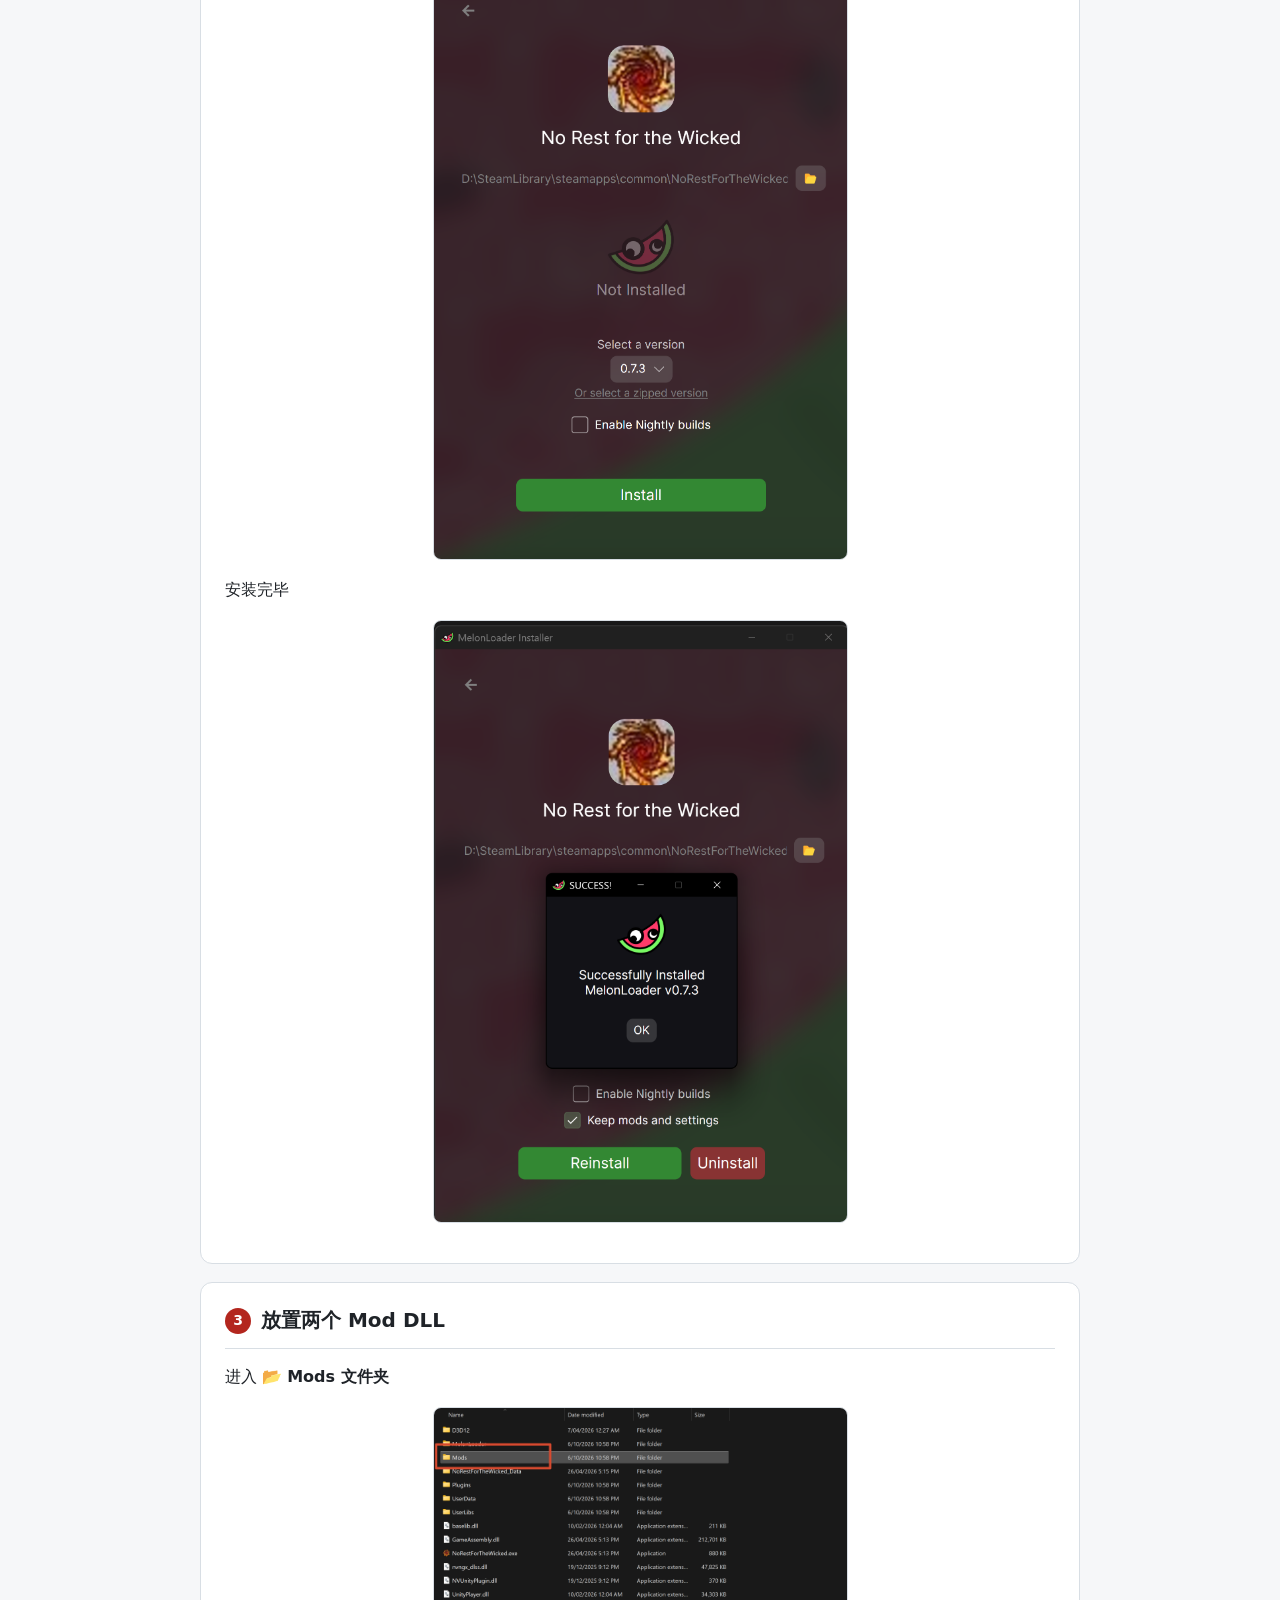
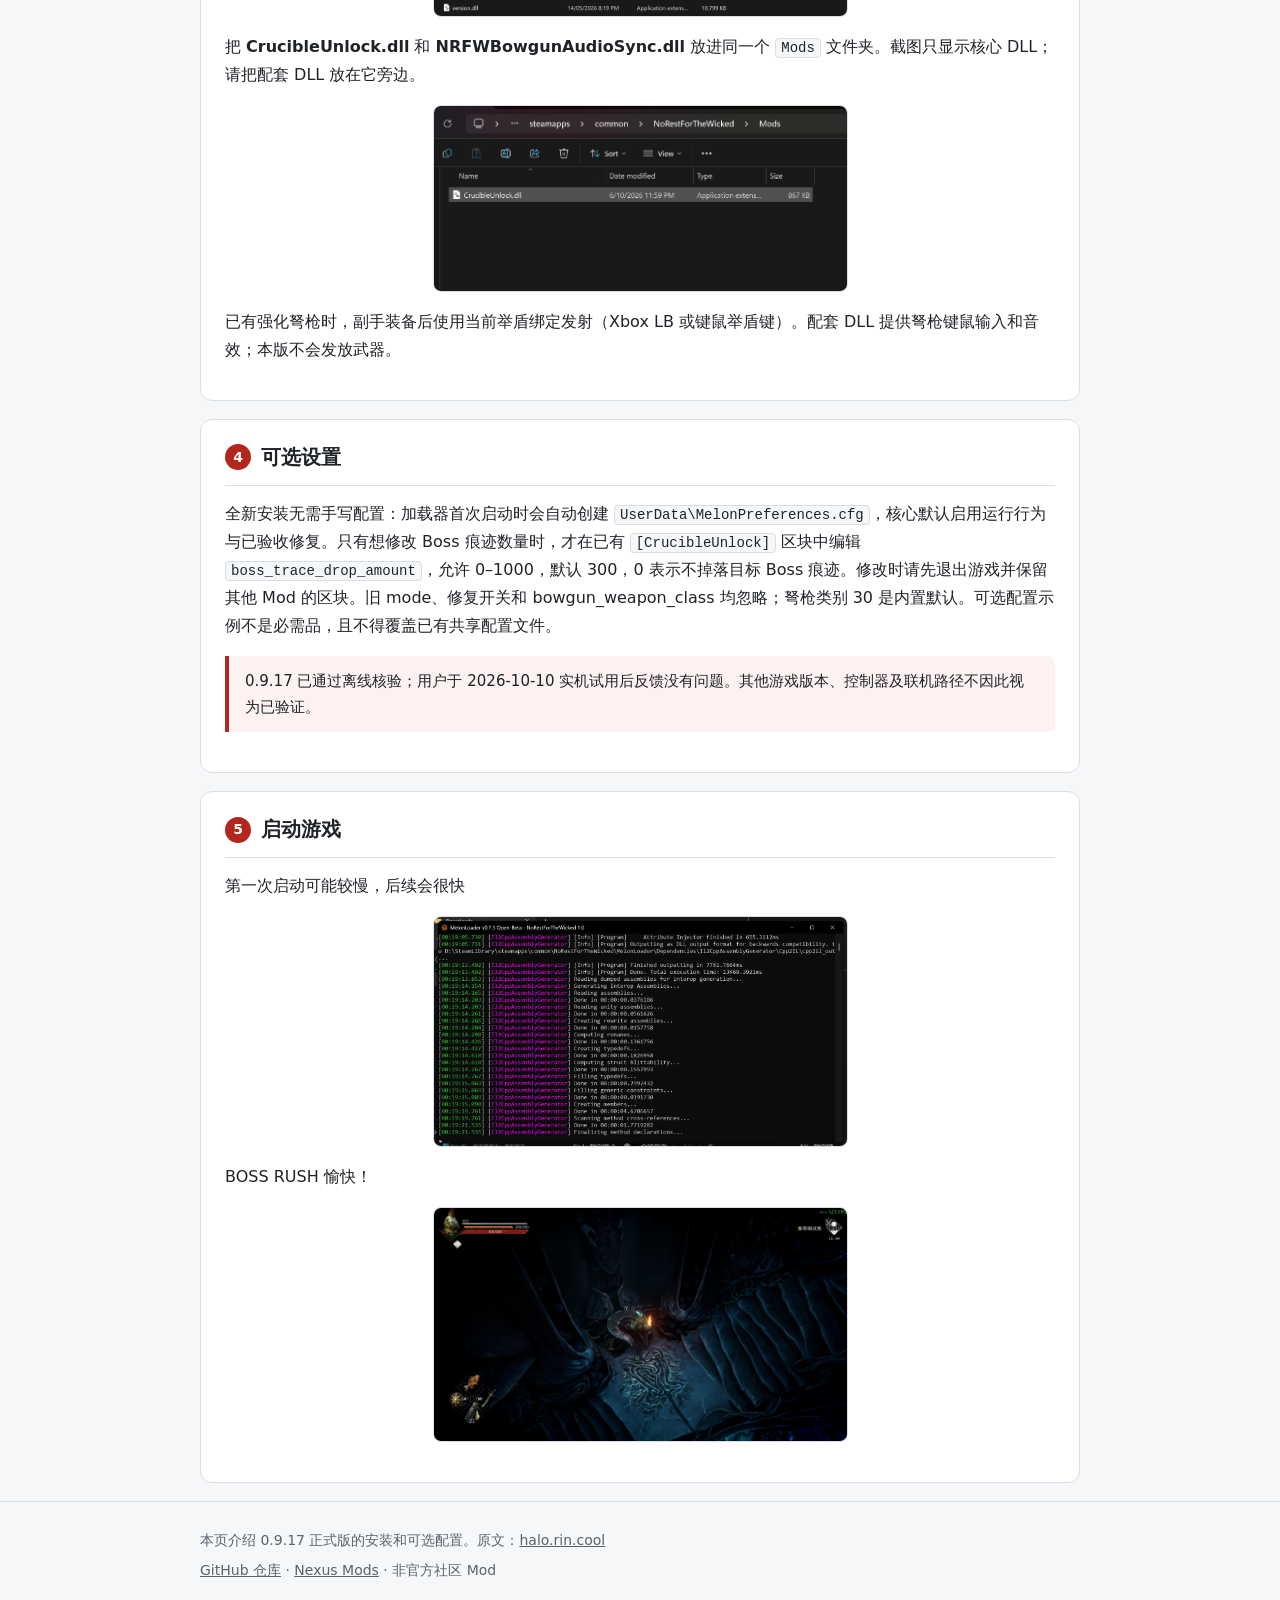
==== commit 18d5918f: "Promote tested player-defaults 0.9.17 documentation to stable" ====
--- a/docs/index.html
+++ b/docs/index.html
@@ -17,7 +17,7 @@
       <a href="en.html">English</a>
     </nav>
     <h1>【恶意不息】第二试炼解锁 Mod 安装教程</h1>
-    <p class="meta">Steam 版《恶意不息》· Build 22928553 · Mod 0.9.17 prerelease candidate · offline-verified, not play-tested · 0.9.16 remains latest stable</p>
+    <p class="meta">Steam 版《恶意不息》· Build 22928553 · Mod 0.9.17 正式版 · 最新正式版 · 用户于 2026-10-10 实机试用后反馈没有问题</p>
   </div>
 </header>
 
@@ -54,7 +54,7 @@
   <section>
     <h2><span class="n">4</span>可选设置</h2>
     <p>全新安装无需手写配置：加载器首次启动时会自动创建 <code>UserData\MelonPreferences.cfg</code>，核心默认启用运行行为与已验收修复。只有想修改 Boss 痕迹数量时，才在已有 <code>[CrucibleUnlock]</code> 区块中编辑 <code>boss_trace_drop_amount</code>，允许 0–1000，默认 300，0 表示不掉落目标 Boss 痕迹。修改时请先退出游戏并保留其他 Mod 的区块。旧 mode、修复开关和 bowgun_weapon_class 均忽略；弩枪类别 30 是内置默认。可选配置示例不是必需品，且不得覆盖已有共享配置文件。</p>
-    <div class="note">本页介绍的 0.9.17 是预发布候选：仅通过离线核验，尚未实机测试。0.9.16 仍是最新稳定版。</div>
+    <div class="note">0.9.17 已通过离线核验；用户于 2026-10-10 实机试用后反馈没有问题。其他游戏版本、控制器及联机路径不因此视为已验证。</div>
   </section>
 
   <section>
@@ -70,7 +70,7 @@
 
 <footer>
   <div class="wrap">
-    <p>本页介绍 0.9.17 预发布候选的安装和可选配置。原文：<a href="https://halo.rin.cool/archives/e-yi-bu-xi-di-er-hui-sheng-jie-suo-modan-zhuang-jiao-cheng" target="_blank" rel="noopener">halo.rin.cool</a></p>
+    <p>本页介绍 0.9.17 正式版的安装和可选配置。原文：<a href="https://halo.rin.cool/archives/e-yi-bu-xi-di-er-hui-sheng-jie-suo-modan-zhuang-jiao-cheng" target="_blank" rel="noopener">halo.rin.cool</a></p>
     <p><a href="https://github.com/Venompool888/nrfw-second-crucible-unlock" target="_blank" rel="noopener">GitHub 仓库</a> · <a href="https://www.nexusmods.com/norestforthewicked/mods/108" target="_blank" rel="noopener">Nexus Mods</a> · 非官方社区 Mod</p>
   </div>
 </footer>
